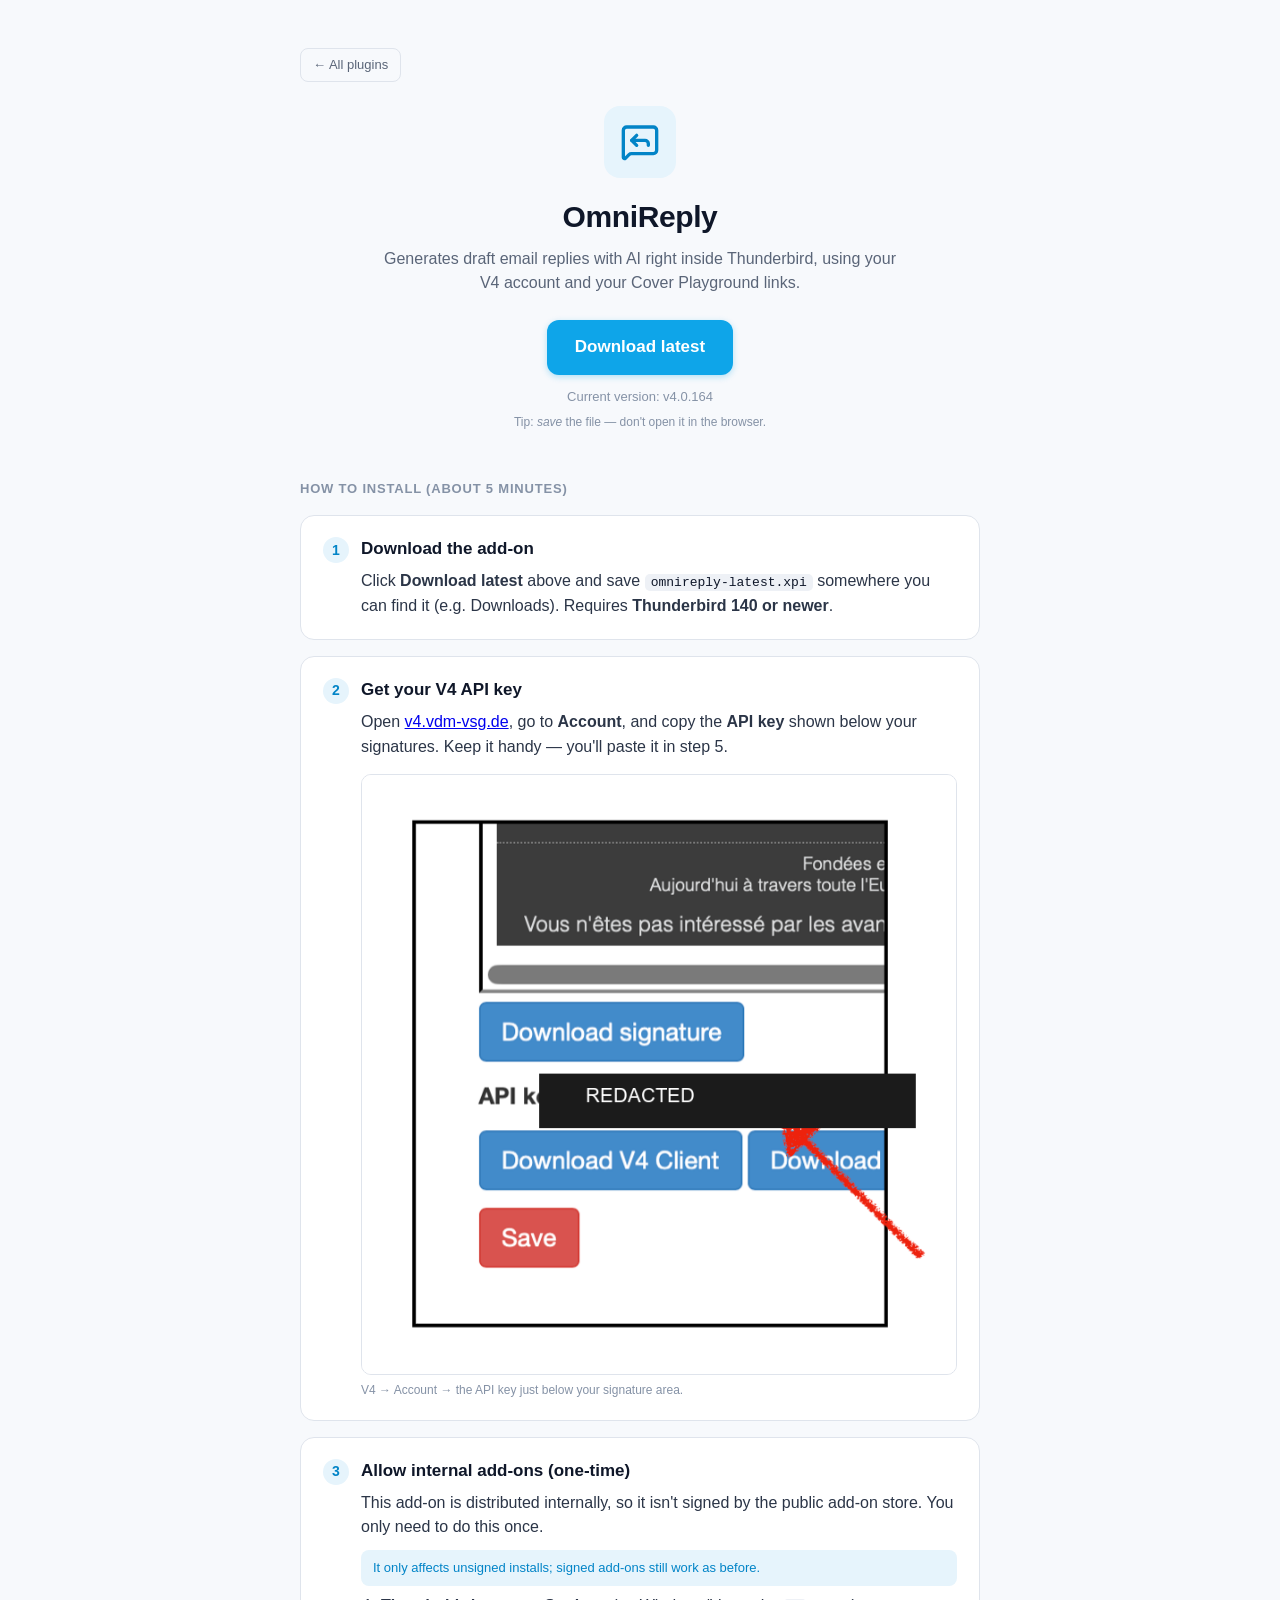
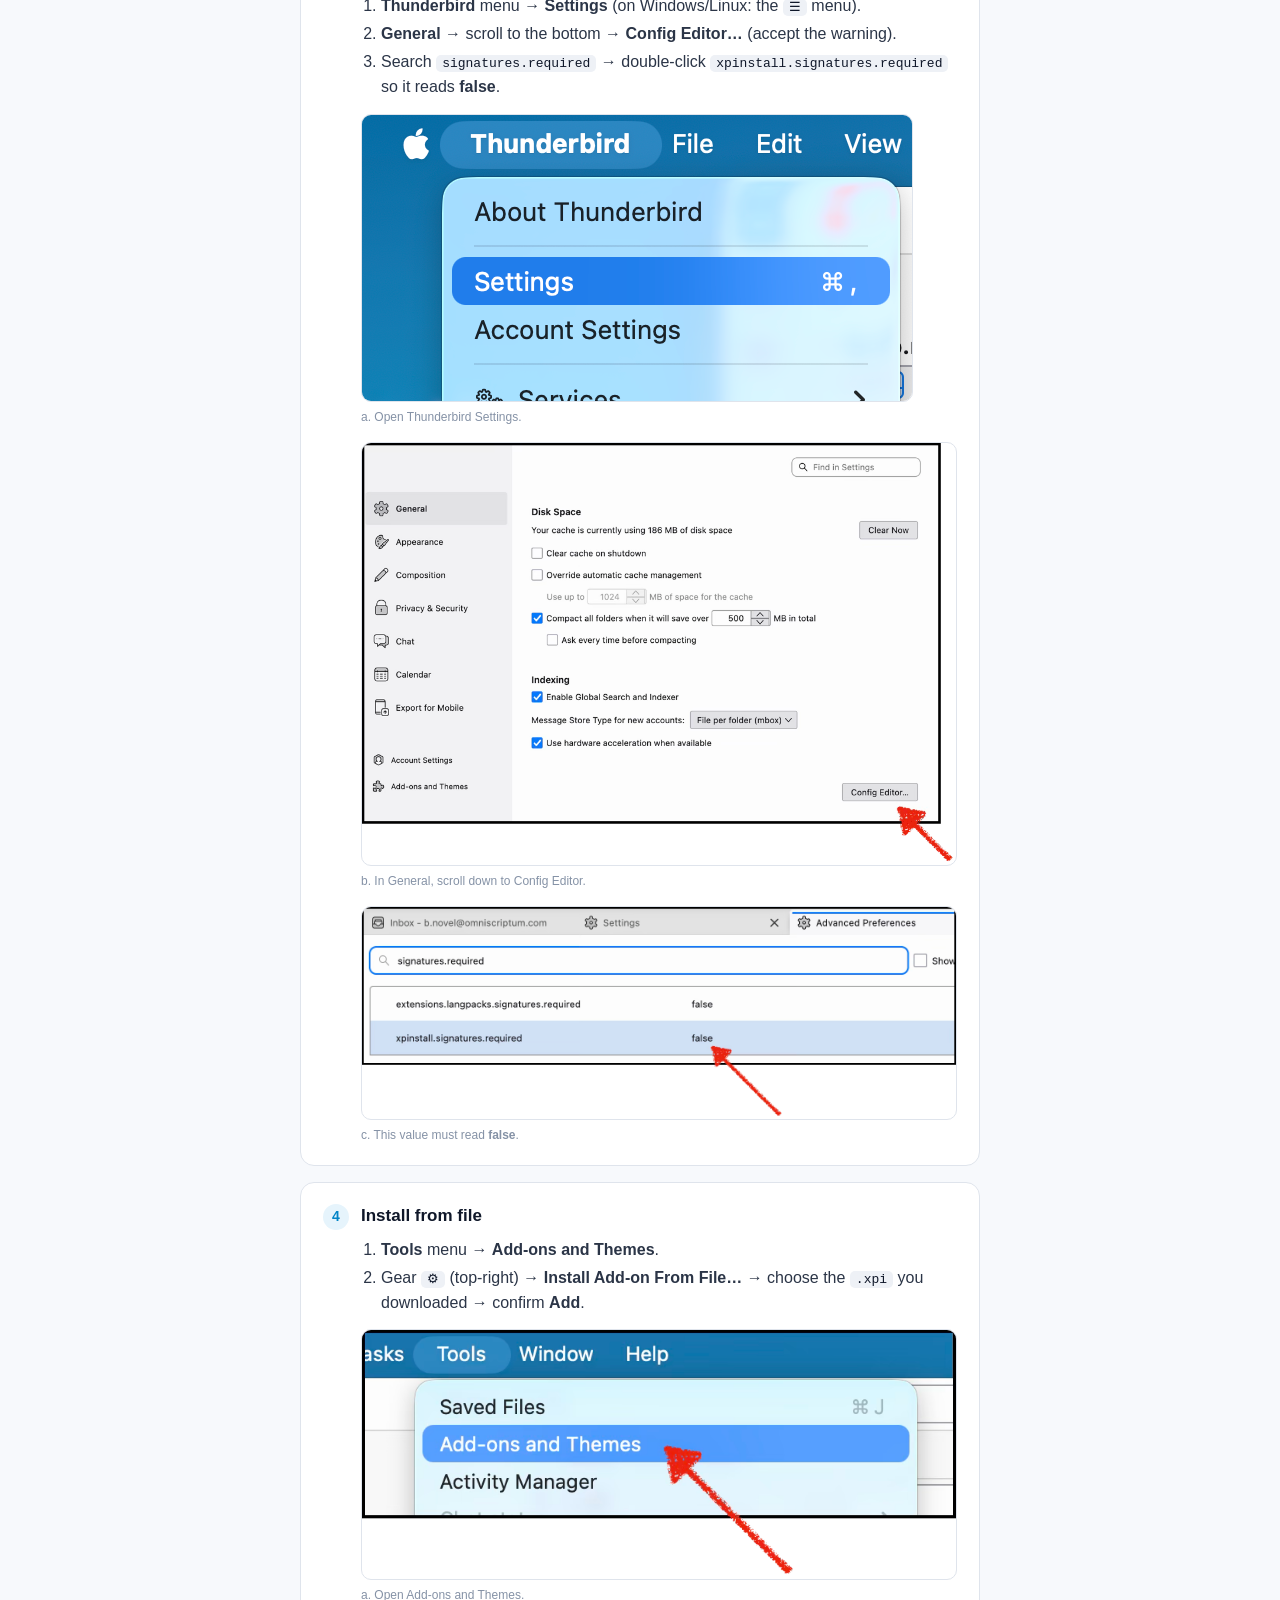
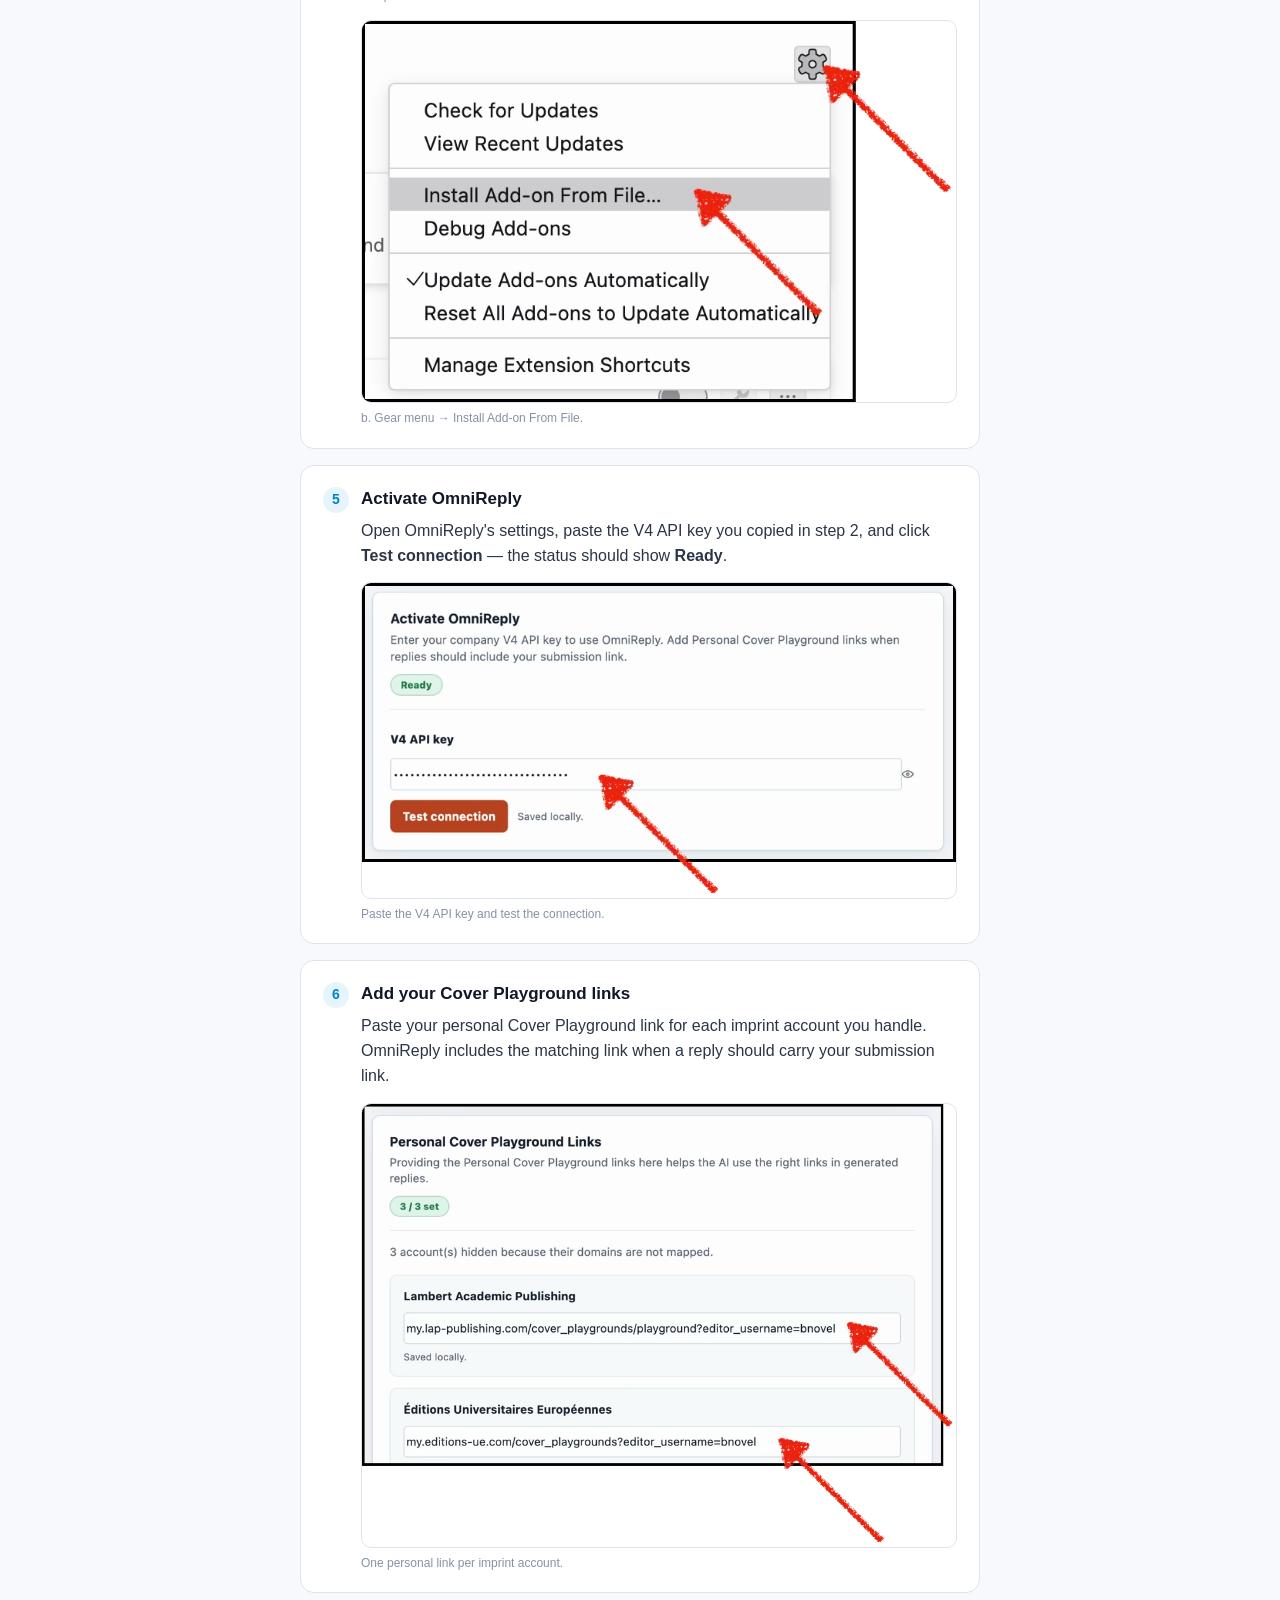
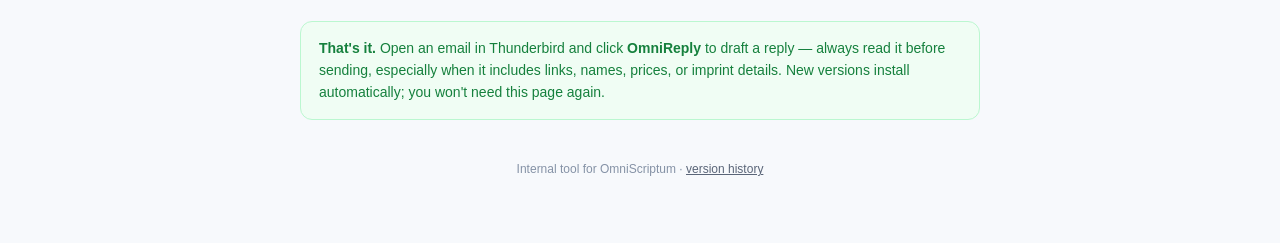
==== install-omnireply/index.html @ b5fc1299 "Dodge broken proxy carve-out: omnireply/ -> install-omnireply/ (path no longer matches the auth-exem" ====
<!doctype html>
<html lang="en">
<head>
  <meta charset="utf-8">
  <meta name="viewport" content="width=device-width, initial-scale=1">
  <title>OmniReply — download & install</title>
  <style>
    :root {
      --ink-900:#0f1729; --ink-700:#2b3547; --ink-500:#5a6578; --ink-400:#8592a6;
      --ink-200:#dfe4ec; --ink-100:#eef1f6; --ink-50:#f7f9fc; --surface:#fff;
      --brand-500:#0ea5e9; --brand-600:#0284c7; --brand-100:#e6f4fc;
    }
    * { box-sizing:border-box; }
    body {
      margin:0; font-family:-apple-system,BlinkMacSystemFont,"Segoe UI",Inter,sans-serif;
      color:var(--ink-900); background:var(--ink-50); line-height:1.55;
      -webkit-font-smoothing:antialiased;
    }
    .wrap { max-width:720px; margin:0 auto; padding:48px 20px 64px; }
    .back-link { display:inline-flex; align-items:center; gap:6px; font-size:13px; font-weight:500;
      color:var(--ink-500); text-decoration:none; border:1px solid var(--ink-200);
      padding:6px 12px; border-radius:8px; margin-bottom:24px; }
    .back-link:hover { border-color:var(--ink-400); color:var(--ink-900); }
    .hero { text-align:center; }
    .hero .logo-tile { width:72px; height:72px; border-radius:16px; background:var(--brand-100);
      display:inline-flex; align-items:center; justify-content:center; }
    .hero .logo-tile svg { width:40px; height:40px; }
    h1 { font-size:30px; margin:16px 0 6px; letter-spacing:-0.4px; }
    .tagline { color:var(--ink-500); font-size:16px; margin:0 auto 24px; max-width:520px; }
    .dl-btn {
      display:inline-flex; align-items:center; gap:10px; text-decoration:none;
      background:var(--brand-500); color:#fff; font-weight:600; font-size:17px;
      padding:14px 28px; border-radius:12px; box-shadow:0 2px 6px rgba(14,165,233,.3);
      transition:background .15s, transform .05s;
    }
    .dl-btn:hover { background:var(--brand-600); }
    .dl-btn:active { transform:scale(.98); }
    .ver { margin-top:12px; font-size:13px; color:var(--ink-400); }
    .save-note { margin-top:6px; font-size:12px; color:var(--ink-400); }

    .section-title { font-size:13px; font-weight:700; letter-spacing:.8px;
      text-transform:uppercase; color:var(--ink-400); margin:48px 0 16px; }

    .step {
      background:var(--surface); border:1px solid var(--ink-200); border-radius:14px;
      padding:20px 22px; margin-bottom:16px;
    }
    .step-head { display:flex; align-items:baseline; gap:12px; }
    .step-num {
      flex:0 0 auto; width:26px; height:26px; border-radius:50%;
      background:var(--brand-100); color:var(--brand-600); font-weight:700; font-size:14px;
      display:flex; align-items:center; justify-content:center; align-self:flex-start;
      margin-top:1px;
    }
    .step h3 { margin:0; font-size:17px; }
    .step p { margin:6px 0 0; color:var(--ink-700); }
    .step p.sub { color:var(--ink-500); font-size:14px; }
    .step code, .step kbd {
      background:var(--ink-100); border-radius:5px; padding:1px 6px; font-size:13px;
      font-family:ui-monospace,SFMono-Regular,Menlo,monospace; color:var(--ink-900);
    }
    .step ol, .step ul { margin:8px 0 0; padding-left:20px; color:var(--ink-700); }
    .step li { margin:3px 0; }
    .callout {
      margin-top:10px; font-size:13px; color:var(--brand-600);
      background:var(--brand-100); border-radius:8px; padding:8px 12px;
    }
    .step-body { padding-left:38px; }

    .shots { margin-top:14px; display:flex; flex-direction:column; gap:16px; }
    figure.shot { margin:0; }
    .shot-img { max-width:100%; border-radius:10px; border:1px solid var(--ink-200); display:block; }
    figure.shot figcaption { margin-top:6px; font-size:12px; color:var(--ink-400); }

    .auto {
      margin-top:28px; background:#f0fdf4; border:1px solid #bbf7d0; border-radius:12px;
      padding:16px 18px; color:#15803d; font-size:14px;
    }
    .auto strong { color:#15803d; }
    footer { margin-top:40px; text-align:center; color:var(--ink-400); font-size:12px; }
    footer a { color:var(--ink-500); }
  </style>
</head>
<body>
  <div class="wrap">
    <a class="back-link" href="../">&larr; All plugins</a>
    <div class="hero">
      <span class="logo-tile" aria-hidden="true">
        <svg viewBox="0 0 24 24" fill="none" stroke="#0284c7" stroke-width="2" stroke-linecap="round" stroke-linejoin="round">
          <path d="M22 17a2 2 0 0 1-2 2H6.828a2 2 0 0 0-1.414.586l-2.202 2.202A.71.71 0 0 1 2 21.286V5a2 2 0 0 1 2-2h16a2 2 0 0 1 2 2z"/><path d="m10 8-3 3 3 3"/><path d="M17 14v-1a2 2 0 0 0-2-2H7"/>
        </svg>
      </span>
      <h1>OmniReply</h1>
      <p class="tagline">Generates draft email replies with AI right inside Thunderbird, using your
        V4 account and your Cover Playground links.</p>
      <a class="dl-btn" id="dl" href="omnireply-latest.xpi" download>Download latest</a>
      <div class="ver">Current version: <span id="ver">latest</span></div>
      <div class="save-note">Tip: <em>save</em> the file — don't open it in the browser.</div>
    </div>

    <div class="section-title">How to install (about 5 minutes)</div>

    <div class="step">
      <div class="step-head">
        <span class="step-num">1</span>
        <div><h3>Download the add-on</h3></div>
      </div>
      <div class="step-body">
        <p>Click <strong>Download latest</strong> above and save <code>omnireply-latest.xpi</code>
          somewhere you can find it (e.g. Downloads). Requires <strong>Thunderbird 140 or newer</strong>.</p>
      </div>
    </div>

    <div class="step">
      <div class="step-head">
        <span class="step-num">2</span>
        <div><h3>Get your V4 API key</h3></div>
      </div>
      <div class="step-body">
        <p>Open <a href="https://v4.vdm-vsg.de" target="_blank" rel="noopener">v4.vdm-vsg.de</a>,
          go to <strong>Account</strong>, and copy the <strong>API key</strong> shown below your
          signatures. Keep it handy — you'll paste it in step&nbsp;5.</p>
        <div class="shots">
          <figure class="shot">
            <img class="shot-img" src="images/v4-api-key.png" alt="V4 account page showing the API key below the signature area">
            <figcaption>V4 → Account → the API key just below your signature area.</figcaption>
          </figure>
        </div>
      </div>
    </div>

    <div class="step">
      <div class="step-head">
        <span class="step-num">3</span>
        <div><h3>Allow internal add-ons (one-time)</h3></div>
      </div>
      <div class="step-body">
        <p>This add-on is distributed internally, so it isn't signed by the public add-on store.
          You only need to do this once.</p>
        <div class="callout">It only affects unsigned installs; signed add-ons still work as before.</div>
        <ol>
          <li><strong>Thunderbird</strong> menu → <strong>Settings</strong> (on Windows/Linux: the <kbd>&#9776;</kbd> menu).</li>
          <li><strong>General</strong> → scroll to the bottom → <strong>Config Editor…</strong> (accept the warning).</li>
          <li>Search <code>signatures.required</code> → double-click <code>xpinstall.signatures.required</code> so it reads <strong>false</strong>.</li>
        </ol>
        <div class="shots">
          <figure class="shot">
            <img class="shot-img" src="images/thunderbird-settings-menu.png" alt="Thunderbird menu with Settings highlighted">
            <figcaption>a. Open Thunderbird Settings.</figcaption>
          </figure>
          <figure class="shot">
            <img class="shot-img" src="images/general-config-editor.png" alt="General settings page showing the Config Editor button">
            <figcaption>b. In General, scroll down to Config Editor.</figcaption>
          </figure>
          <figure class="shot">
            <img class="shot-img" src="images/xpinstall-signatures-required.png" alt="Config Editor showing xpinstall.signatures.required set to false">
            <figcaption>c. This value must read <strong>false</strong>.</figcaption>
          </figure>
        </div>
      </div>
    </div>

    <div class="step">
      <div class="step-head">
        <span class="step-num">4</span>
        <div><h3>Install from file</h3></div>
      </div>
      <div class="step-body">
        <ol>
          <li><strong>Tools</strong> menu → <strong>Add-ons and Themes</strong>.</li>
          <li>Gear <kbd>&#9881;</kbd> (top-right) → <strong>Install Add-on From File…</strong>
            → choose the <code>.xpi</code> you downloaded → confirm <strong>Add</strong>.</li>
        </ol>
        <div class="shots">
          <figure class="shot">
            <img class="shot-img" src="images/tools-addons-themes.png" alt="Tools menu with Add-ons and Themes highlighted">
            <figcaption>a. Open Add-ons and Themes.</figcaption>
          </figure>
          <figure class="shot">
            <img class="shot-img" src="images/install-addon-from-file.png" alt="Add-ons gear menu with Install Add-on From File highlighted">
            <figcaption>b. Gear menu → Install Add-on From File.</figcaption>
          </figure>
        </div>
      </div>
    </div>

    <div class="step">
      <div class="step-head">
        <span class="step-num">5</span>
        <div><h3>Activate OmniReply</h3></div>
      </div>
      <div class="step-body">
        <p>Open OmniReply's settings, paste the V4 API key you copied in step&nbsp;2, and click
          <strong>Test connection</strong> — the status should show <strong>Ready</strong>.</p>
        <div class="shots">
          <figure class="shot">
            <img class="shot-img" src="images/activate-api-key.png" alt="OmniReply settings with the V4 API key field and Test connection button">
            <figcaption>Paste the V4 API key and test the connection.</figcaption>
          </figure>
        </div>
      </div>
    </div>

    <div class="step">
      <div class="step-head">
        <span class="step-num">6</span>
        <div><h3>Add your Cover Playground links</h3></div>
      </div>
      <div class="step-body">
        <p>Paste your personal Cover Playground link for each imprint account you handle. OmniReply
          includes the matching link when a reply should carry your submission link.</p>
        <div class="shots">
          <figure class="shot">
            <img class="shot-img" src="images/cover-playground-links.png" alt="OmniReply Personal Cover Playground Links settings with a field per imprint account">
            <figcaption>One personal link per imprint account.</figcaption>
          </figure>
        </div>
      </div>
    </div>

    <div class="auto">
      <strong>That's it.</strong> Open an email in Thunderbird and click <strong>OmniReply</strong> to
      draft a reply — always read it before sending, especially when it includes links, names, prices,
      or imprint details. New versions install automatically; you won't need this page again.
    </div>

    <footer>
      Internal tool for OmniScriptum ·
      <a href="updates.json">version history</a>
    </footer>
  </div>

  <script>
    fetch('updates.json')
      .then(function (r) { return r.json(); })
      .then(function (d) {
        var u = d.addons['omnireply@omniscriptum.com'].updates[0];
        document.getElementById('ver').textContent = 'v' + u.version;
      })
      .catch(function () {
        document.getElementById('ver').textContent = 'see version history';
      });
  </script>
</body>
</html>
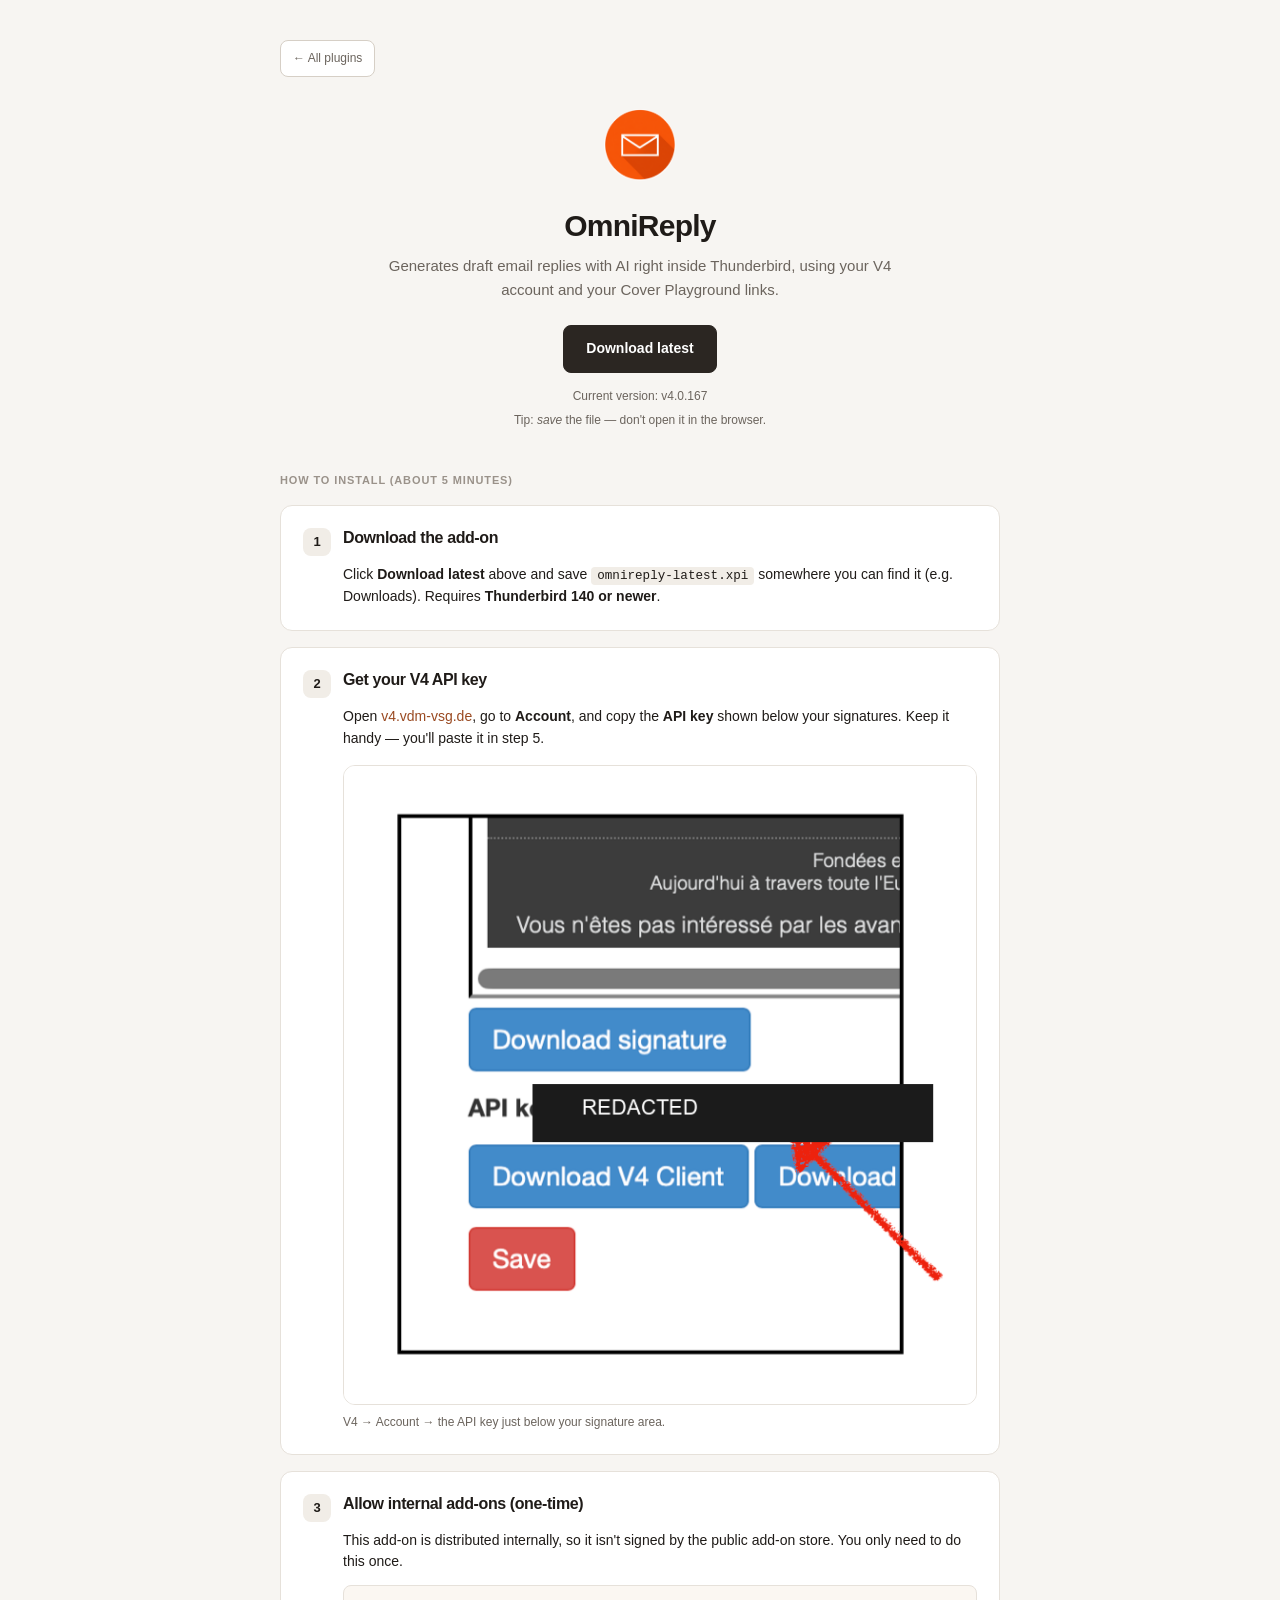
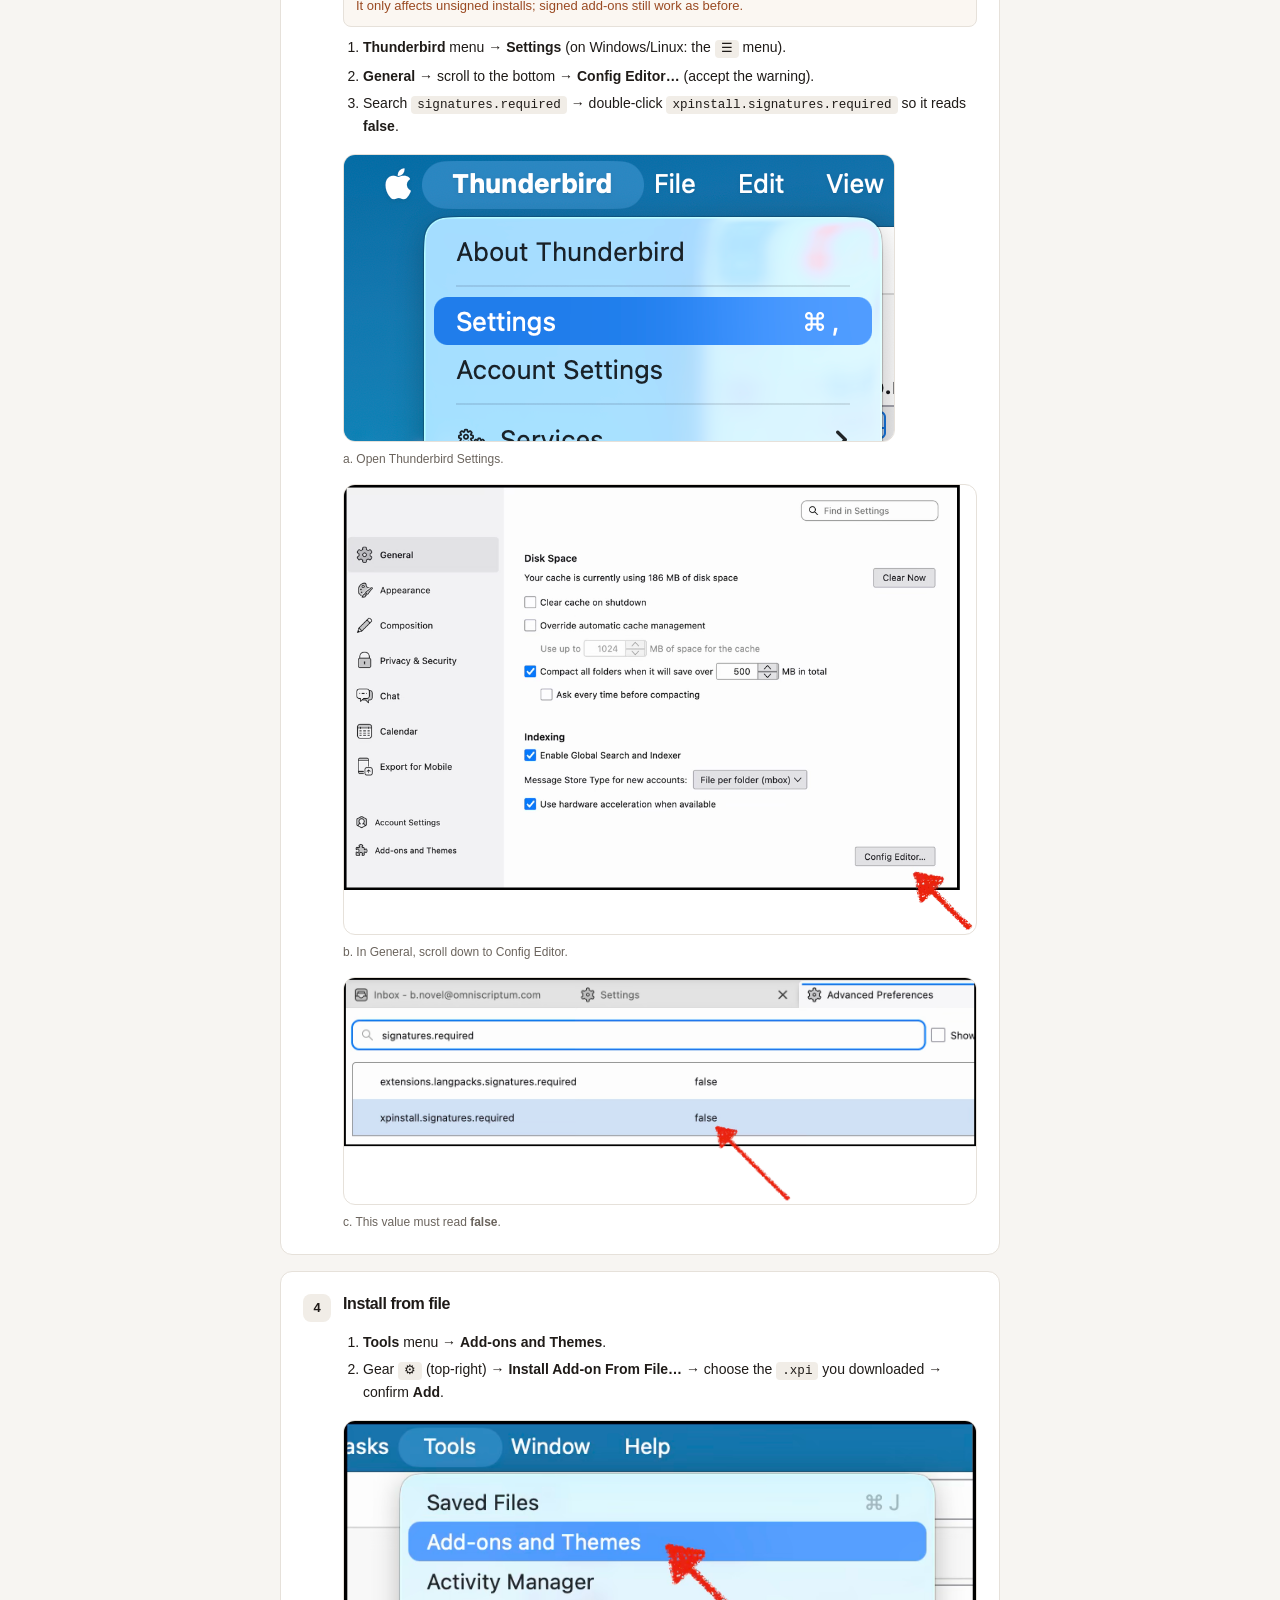
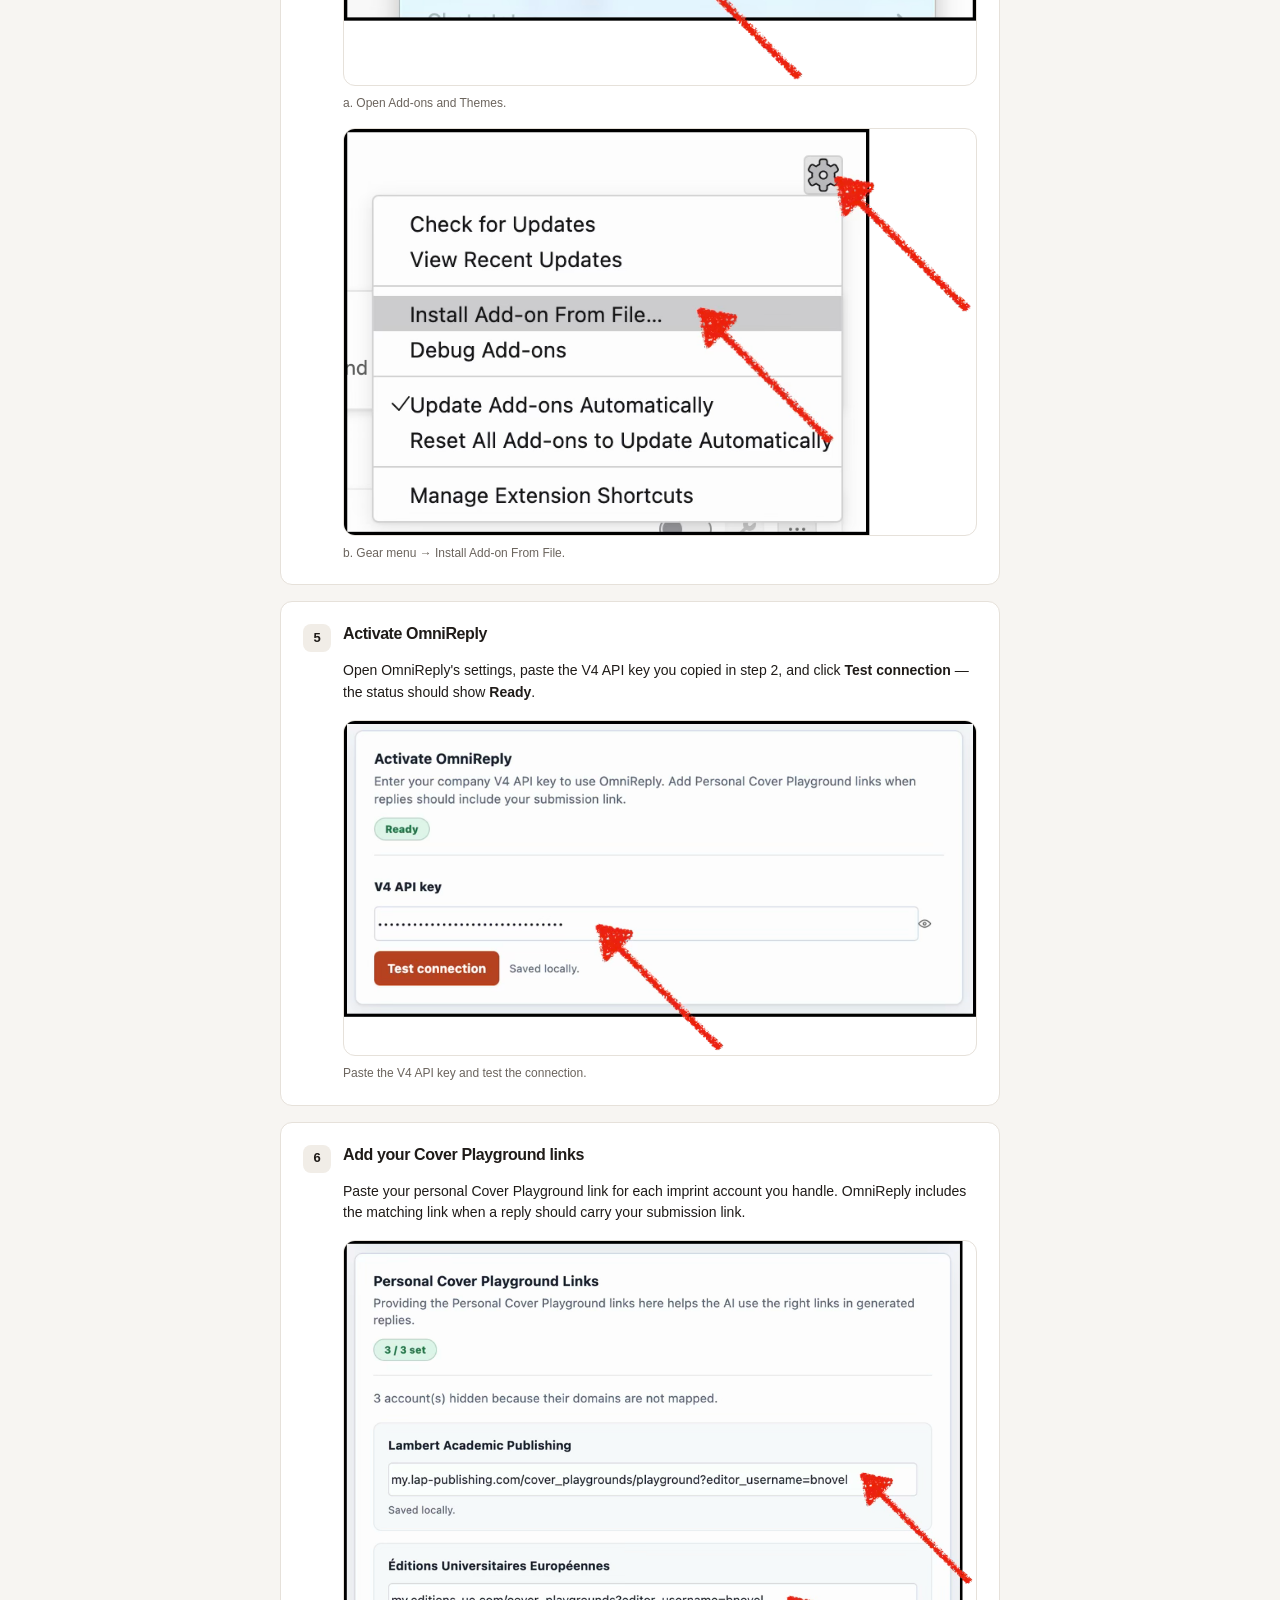
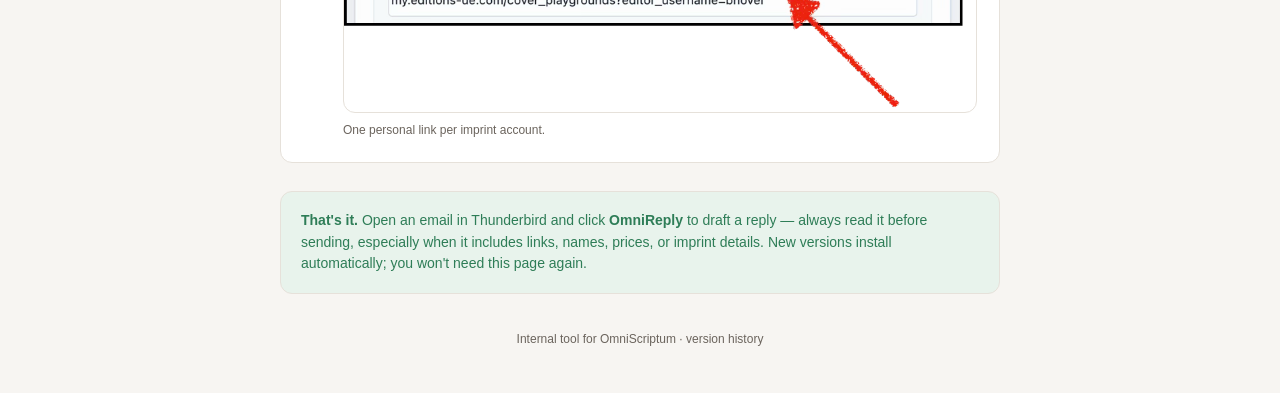
==== commit a9d7c062: "Apply Ink and apricot styling to the editor plugin hub" ====
--- a/install-omnireply/index.html
+++ b/install-omnireply/index.html
@@ -4,92 +4,13 @@
   <meta charset="utf-8">
   <meta name="viewport" content="width=device-width, initial-scale=1">
   <title>OmniReply — download & install</title>
-  <style>
-    :root {
-      --ink-900:#0f1729; --ink-700:#2b3547; --ink-500:#5a6578; --ink-400:#8592a6;
-      --ink-200:#dfe4ec; --ink-100:#eef1f6; --ink-50:#f7f9fc; --surface:#fff;
-      --brand-500:#0ea5e9; --brand-600:#0284c7; --brand-100:#e6f4fc;
-    }
-    * { box-sizing:border-box; }
-    body {
-      margin:0; font-family:-apple-system,BlinkMacSystemFont,"Segoe UI",Inter,sans-serif;
-      color:var(--ink-900); background:var(--ink-50); line-height:1.55;
-      -webkit-font-smoothing:antialiased;
-    }
-    .wrap { max-width:720px; margin:0 auto; padding:48px 20px 64px; }
-    .back-link { display:inline-flex; align-items:center; gap:6px; font-size:13px; font-weight:500;
-      color:var(--ink-500); text-decoration:none; border:1px solid var(--ink-200);
-      padding:6px 12px; border-radius:8px; margin-bottom:24px; }
-    .back-link:hover { border-color:var(--ink-400); color:var(--ink-900); }
-    .hero { text-align:center; }
-    .hero .logo-tile { width:72px; height:72px; border-radius:16px; background:var(--brand-100);
-      display:inline-flex; align-items:center; justify-content:center; }
-    .hero .logo-tile svg { width:40px; height:40px; }
-    h1 { font-size:30px; margin:16px 0 6px; letter-spacing:-0.4px; }
-    .tagline { color:var(--ink-500); font-size:16px; margin:0 auto 24px; max-width:520px; }
-    .dl-btn {
-      display:inline-flex; align-items:center; gap:10px; text-decoration:none;
-      background:var(--brand-500); color:#fff; font-weight:600; font-size:17px;
-      padding:14px 28px; border-radius:12px; box-shadow:0 2px 6px rgba(14,165,233,.3);
-      transition:background .15s, transform .05s;
-    }
-    .dl-btn:hover { background:var(--brand-600); }
-    .dl-btn:active { transform:scale(.98); }
-    .ver { margin-top:12px; font-size:13px; color:var(--ink-400); }
-    .save-note { margin-top:6px; font-size:12px; color:var(--ink-400); }
-
-    .section-title { font-size:13px; font-weight:700; letter-spacing:.8px;
-      text-transform:uppercase; color:var(--ink-400); margin:48px 0 16px; }
-
-    .step {
-      background:var(--surface); border:1px solid var(--ink-200); border-radius:14px;
-      padding:20px 22px; margin-bottom:16px;
-    }
-    .step-head { display:flex; align-items:baseline; gap:12px; }
-    .step-num {
-      flex:0 0 auto; width:26px; height:26px; border-radius:50%;
-      background:var(--brand-100); color:var(--brand-600); font-weight:700; font-size:14px;
-      display:flex; align-items:center; justify-content:center; align-self:flex-start;
-      margin-top:1px;
-    }
-    .step h3 { margin:0; font-size:17px; }
-    .step p { margin:6px 0 0; color:var(--ink-700); }
-    .step p.sub { color:var(--ink-500); font-size:14px; }
-    .step code, .step kbd {
-      background:var(--ink-100); border-radius:5px; padding:1px 6px; font-size:13px;
-      font-family:ui-monospace,SFMono-Regular,Menlo,monospace; color:var(--ink-900);
-    }
-    .step ol, .step ul { margin:8px 0 0; padding-left:20px; color:var(--ink-700); }
-    .step li { margin:3px 0; }
-    .callout {
-      margin-top:10px; font-size:13px; color:var(--brand-600);
-      background:var(--brand-100); border-radius:8px; padding:8px 12px;
-    }
-    .step-body { padding-left:38px; }
-
-    .shots { margin-top:14px; display:flex; flex-direction:column; gap:16px; }
-    figure.shot { margin:0; }
-    .shot-img { max-width:100%; border-radius:10px; border:1px solid var(--ink-200); display:block; }
-    figure.shot figcaption { margin-top:6px; font-size:12px; color:var(--ink-400); }
-
-    .auto {
-      margin-top:28px; background:#f0fdf4; border:1px solid #bbf7d0; border-radius:12px;
-      padding:16px 18px; color:#15803d; font-size:14px;
-    }
-    .auto strong { color:#15803d; }
-    footer { margin-top:40px; text-align:center; color:var(--ink-400); font-size:12px; }
-    footer a { color:var(--ink-500); }
-  </style>
+  <link rel="stylesheet" href="../assets/hub-theme.6a2f766d2d0b.css">
 </head>
-<body>
+<body class="install-page">
   <div class="wrap">
     <a class="back-link" href="../">&larr; All plugins</a>
     <div class="hero">
-      <span class="logo-tile" aria-hidden="true">
-        <svg viewBox="0 0 24 24" fill="none" stroke="#0284c7" stroke-width="2" stroke-linecap="round" stroke-linejoin="round">
-          <path d="M22 17a2 2 0 0 1-2 2H6.828a2 2 0 0 0-1.414.586l-2.202 2.202A.71.71 0 0 1 2 21.286V5a2 2 0 0 1 2-2h16a2 2 0 0 1 2 2z"/><path d="m10 8-3 3 3 3"/><path d="M17 14v-1a2 2 0 0 0-2-2H7"/>
-        </svg>
-      </span>
+      <span class="logo-tile omnireply" aria-hidden="true"><img src="../assets/omnireply-logo.b0ebcc141f29.png" alt="" width="72" height="72"></span>
       <h1>OmniReply</h1>
       <p class="tagline">Generates draft email replies with AI right inside Thunderbird, using your
         V4 account and your Cover Playground links.</p>
--- a/assets/hub-theme.6a2f766d2d0b.css
+++ b/assets/hub-theme.6a2f766d2d0b.css
@@ -0,0 +1,157 @@
+/* Ink and apricot — shared by the editor hub and installation pages. */
+:root {
+  color-scheme: light;
+  --brand-orange: #E8622A;
+  --page-bg: #F7F5F2;
+  --surface: #FFFFFF;
+  --surface-muted: #F1EDE7;
+  --surface-tint: #FBF7F2;
+  --border: #E6E1DA;
+  --border-strong: #D6CFC6;
+  --border-accent: #F0C9AE;
+  --text-primary: #1F1B18;
+  --text-secondary: #6B645D;
+  --text-muted: #9A928A;
+  --text-accent: #9A4A22;
+  --primary: #2B2622;
+  --primary-hover: #3D3631;
+  --primary-active: #1F1B18;
+  --on-primary: #FFFFFF;
+  --secondary-bg: #FFFFFF;
+  --secondary-border: #D6CFC6;
+  --secondary-text: #2B2622;
+  --secondary-hover-bg: #F7F5F2;
+  --selected-bg: #FBEFE6;
+  --selected-border: #F0C9AE;
+  --selected-text: #9A4A22;
+  --success-bg: #E8F3EC;
+  --success-text: #2E7D57;
+  --warning-bg: #FBF3E6;
+  --warning-text: #8F5719;
+  --danger-bg: #FCEBEB;
+  --danger-text: #A32D2D;
+  --focus-ring: 0 0 0 2px #FFFFFF, 0 0 0 4px #9A4A22;
+  --radius-control: 8px;
+  --radius-card: 12px;
+
+
+  --background: var(--page-bg);
+  --panel: var(--surface);
+  --panel-soft: var(--surface-tint);
+  --text: var(--text-primary);
+  --muted: var(--text-secondary);
+  --accent: var(--text-accent);
+  --accent-hover: var(--text-accent);
+  --accent-soft: var(--surface-muted);
+  --warning: var(--warning-text);
+  --warning-soft: var(--warning-bg);
+  --success: var(--success-text);
+  --success-soft: var(--success-bg);
+  --shadow: 0 2px 6px #1F1B1806;
+}
+* { box-sizing: border-box; }
+body {
+  margin: 0;
+  min-height: 100vh;
+  background: var(--page-bg);
+  color: var(--text-primary);
+  font-family: -apple-system, BlinkMacSystemFont, "Segoe UI", Arial, sans-serif;
+  line-height: 1.55;
+  -webkit-font-smoothing: antialiased;
+}
+h1, h2, h3 { color: var(--text-primary); line-height: 1.2; letter-spacing: -.025em; }
+a { color: var(--text-accent); text-decoration: none; }
+a:hover { text-decoration: underline; text-underline-offset: 3px; }
+a:focus-visible, button:focus-visible, summary:focus-visible {
+  outline: 2px solid transparent;
+  outline-offset: 2px;
+  box-shadow: var(--focus-ring);
+}
+input[type="checkbox"], input[type="radio"] { accent-color: var(--primary); }
+.wrap { width: min(880px, 100% - 48px); margin: 0 auto; padding: 40px 0 48px; }
+.hub-brand { display: flex; align-items: center; justify-content: space-between; gap: 20px; padding-bottom: 24px; border-bottom: 1px solid var(--border); }
+.hub-brand img { display: block; width: auto; height: 22px; max-width: 65%; object-fit: contain; }
+.hub-brand span { color: var(--text-secondary); font-size: 12px; }
+.hub-heading { padding: 48px 0 32px; }
+.eyebrow { color: var(--text-muted); font-size: 10px; font-weight: 600; letter-spacing: .1em; text-transform: uppercase; margin: 0 0 12px; }
+.hub-heading h1 { font-size: clamp(28px, 4vw, 36px); font-weight: 600; margin: 0 0 12px; }
+.hub-heading .sub { max-width: 560px; margin: 0; color: var(--text-secondary); font-size: 15px; }
+.plugin-list { display: grid; gap: 16px; }
+.plugin-card { display: grid; grid-template-columns: 56px minmax(0,1fr) auto; align-items: center; gap: 20px; padding: 26px; background: var(--surface); color: var(--text-primary); border: 1px solid var(--border); border-radius: var(--radius-card); transition: border-color .15s ease; }
+.plugin-card:hover { text-decoration: none; border-color: var(--border-strong); }
+.plugin-icon { display: grid; place-items: center; width: 56px; height: 56px; border-radius: var(--radius-card); background: var(--surface-muted); color: var(--text-primary); }
+.plugin-icon svg { width: 28px; height: 28px; }
+.plugin-icon.omnireply { background: transparent; }
+.plugin-icon img { width: 56px; height: 56px; object-fit: contain; border-radius: 50%; }
+.plugin-card h2 { margin: 0 0 6px; font-size: 18px; font-weight: 600; }
+.plugin-card p { margin: 0; max-width: 490px; color: var(--text-secondary); font-size: 14px; }
+.install-link { justify-self: end; display: inline-flex; align-items: center; justify-content: center; gap: 8px; min-height: 36px; padding: 8px 12px; border: 1px solid var(--secondary-border); border-radius: var(--radius-control); color: var(--secondary-text); background: var(--secondary-bg); font-size: 12px; font-weight: 600; white-space: nowrap; }
+.plugin-card:hover .install-link { background: var(--secondary-hover-bg); }
+.hub-note { margin: 24px 0 0; font-size: 13px; line-height: 1.7; color: var(--text-secondary); }
+.hub-footer { border-top: 1px solid var(--border); padding-top: 24px; margin-top: 40px; color: var(--text-secondary); font-size: 12px; line-height: 1.8; }
+.hub-footer strong { font-weight: 500; }
+
+/* Installation guides keep their existing instructions and download behavior. */
+.install-page .wrap { max-width: 720px; }
+.back-link { display: inline-flex; align-items: center; gap: 6px; min-height: 36px; padding: 8px 12px; margin-bottom: 32px; background: var(--secondary-bg); border: 1px solid var(--secondary-border); border-radius: var(--radius-control); color: var(--text-secondary); font-size: 12px; font-weight: 500; }
+.back-link:hover { text-decoration: none; background: var(--secondary-hover-bg); color: var(--text-primary); }
+.install-page .hero { text-align: center; }
+.install-page .logo-tile { display: inline-grid; place-items: center; width: 72px; height: 72px; border-radius: var(--radius-card); background: var(--surface-muted); color: var(--text-primary); }
+.install-page .logo-tile svg { width: 36px; height: 36px; }
+.install-page .logo-tile.omnireply { background: transparent; }
+.install-page .logo-tile img { width: 72px; height: 72px; object-fit: contain; border-radius: 50%; }
+.install-page h1 { font-size: 30px; font-weight: 600; margin: 20px 0 10px; }
+.tagline { color: var(--text-secondary); font-size: 15px; margin: 0 auto 24px; max-width: 550px; }
+.dl-btn, .legacy-install .button:not(.secondary) { display: inline-flex; align-items: center; justify-content: center; gap: 10px; min-height: 44px; padding: 12px 22px; background: var(--primary); color: var(--on-primary); border: 1px solid var(--primary); border-radius: var(--radius-control); font-size: 14px; font-weight: 600; transition: background .15s ease; }
+.dl-btn:hover, .legacy-install .button:not(.secondary):hover { background: var(--primary-hover); border-color: var(--primary-hover); color: var(--on-primary); text-decoration: none; }
+.dl-btn:active, .legacy-install .button:not(.secondary):active { background: var(--primary-active); border-color: var(--primary-active); }
+.ver { margin-top: 14px; font-size: 12px; color: var(--text-secondary); }
+.save-note { margin-top: 6px; font-size: 12px; color: var(--text-secondary); }
+.section-title { font-size: 11px; font-weight: 600; letter-spacing: .08em; text-transform: uppercase; color: var(--text-muted); margin: 42px 0 16px; }
+.install-page .step { background: var(--surface); border: 1px solid var(--border); border-radius: var(--radius-card); padding: 22px; margin-bottom: 16px; }
+.step-head { display: flex; align-items: baseline; gap: 12px; }
+.step-num, .legacy-install .step-number { flex: 0 0 auto; width: 28px; height: 28px; border-radius: var(--radius-control); background: var(--surface-muted); color: var(--text-primary); font-weight: 600; font-size: 13px; display: inline-flex; align-items: center; justify-content: center; align-self: flex-start; }
+.install-page .step h3 { margin: 0; font-size: 16px; font-weight: 600; }
+.install-page .step p { margin: 8px 0 0; color: var(--text-primary); font-size: 14px; }
+.install-page .step p.sub { color: var(--text-secondary); font-size: 13px; }
+.install-page .step-body { padding-left: 40px; }
+.install-page .step ol, .install-page .step ul { margin: 10px 0 0; padding-left: 20px; color: var(--text-primary); font-size: 14px; }
+.install-page .step li { margin: 6px 0; }
+.step code, .step kbd { background: var(--surface-muted); border-radius: 4px; padding: 2px 6px; font-size: .9em; font-family: ui-monospace, SFMono-Regular, Menlo, monospace; color: var(--text-primary); overflow-wrap: anywhere; }
+.callout { margin-top: 12px; font-size: 13px; color: var(--text-accent); background: var(--surface-tint); border: 1px solid var(--border); border-radius: var(--radius-control); padding: 10px 12px; }
+.shots { margin-top: 16px; display: flex; flex-direction: column; gap: 16px; }
+figure.shot { margin: 0; }
+.shot-img { width: auto; max-width: 100%; height: auto; border-radius: var(--radius-card); border: 1px solid var(--border); display: block; }
+figure.shot figcaption { margin-top: 8px; font-size: 12px; color: var(--text-secondary); }
+.shot-ph { display: none; }
+.shot.missing .shot-img { display: none; }
+.shot.missing .shot-ph { display: flex; align-items: center; justify-content: center; min-height: 110px; border: 1px dashed var(--border-strong); border-radius: var(--radius-card); color: var(--text-primary); font-size: 13px; background: var(--surface-tint); text-align: center; padding: 16px; }
+.auto { margin-top: 28px; background: var(--success-bg); border: 1px solid var(--border); border-radius: var(--radius-card); padding: 18px 20px; color: var(--success-text); font-size: 14px; }
+.auto strong { color: var(--success-text); }
+.install-page footer { margin-top: 36px; text-align: center; color: var(--text-secondary); font-size: 12px; }
+footer a, .footer a { color: var(--text-secondary); }
+.legacy-install .card, .legacy-install .hero-main, .legacy-install .quick-card, .legacy-install .note, .legacy-install .step, .legacy-install .screenshot { border-radius: var(--radius-card); border-color: var(--border); }
+.legacy-install .caption { color: var(--text-primary); }
+.legacy-install .button.secondary { background: var(--secondary-bg); border: 1px solid var(--secondary-border); color: var(--secondary-text); font-weight: 500; }
+.legacy-install .button.secondary:hover { background: var(--secondary-hover-bg); text-decoration: none; }
+.legacy-install .eyebrow { color: var(--text-muted); }
+@media (max-width: 600px) {
+  .wrap { width: calc(100% - 32px); padding-top: 24px; }
+  .hub-brand { gap: 12px; padding-bottom: 20px; }
+  .hub-brand img { height: 18px; }
+  .hub-brand span { font-size: 11px; }
+  .hub-heading { padding: 32px 0 24px; }
+  .plugin-card { grid-template-columns: 48px minmax(0,1fr); gap: 16px; padding: 20px; }
+  .plugin-icon, .plugin-icon img { width: 48px; height: 48px; }
+  .install-link { grid-column: 2; justify-self: start; }
+  .plugin-card h2 { font-size: 17px; }
+  .plugin-card p { font-size: 13px; }
+  .install-page .step { padding: 18px; }
+  .install-page .step-body { padding-left: 0; }
+  .install-page h1 { font-size: 28px; }
+  .legacy-install .brand-header { flex-wrap: wrap; }
+}
+@media (prefers-reduced-motion: reduce) {
+  html { scroll-behavior: auto; }
+  *, *::before, *::after { transition: none !important; }
+}
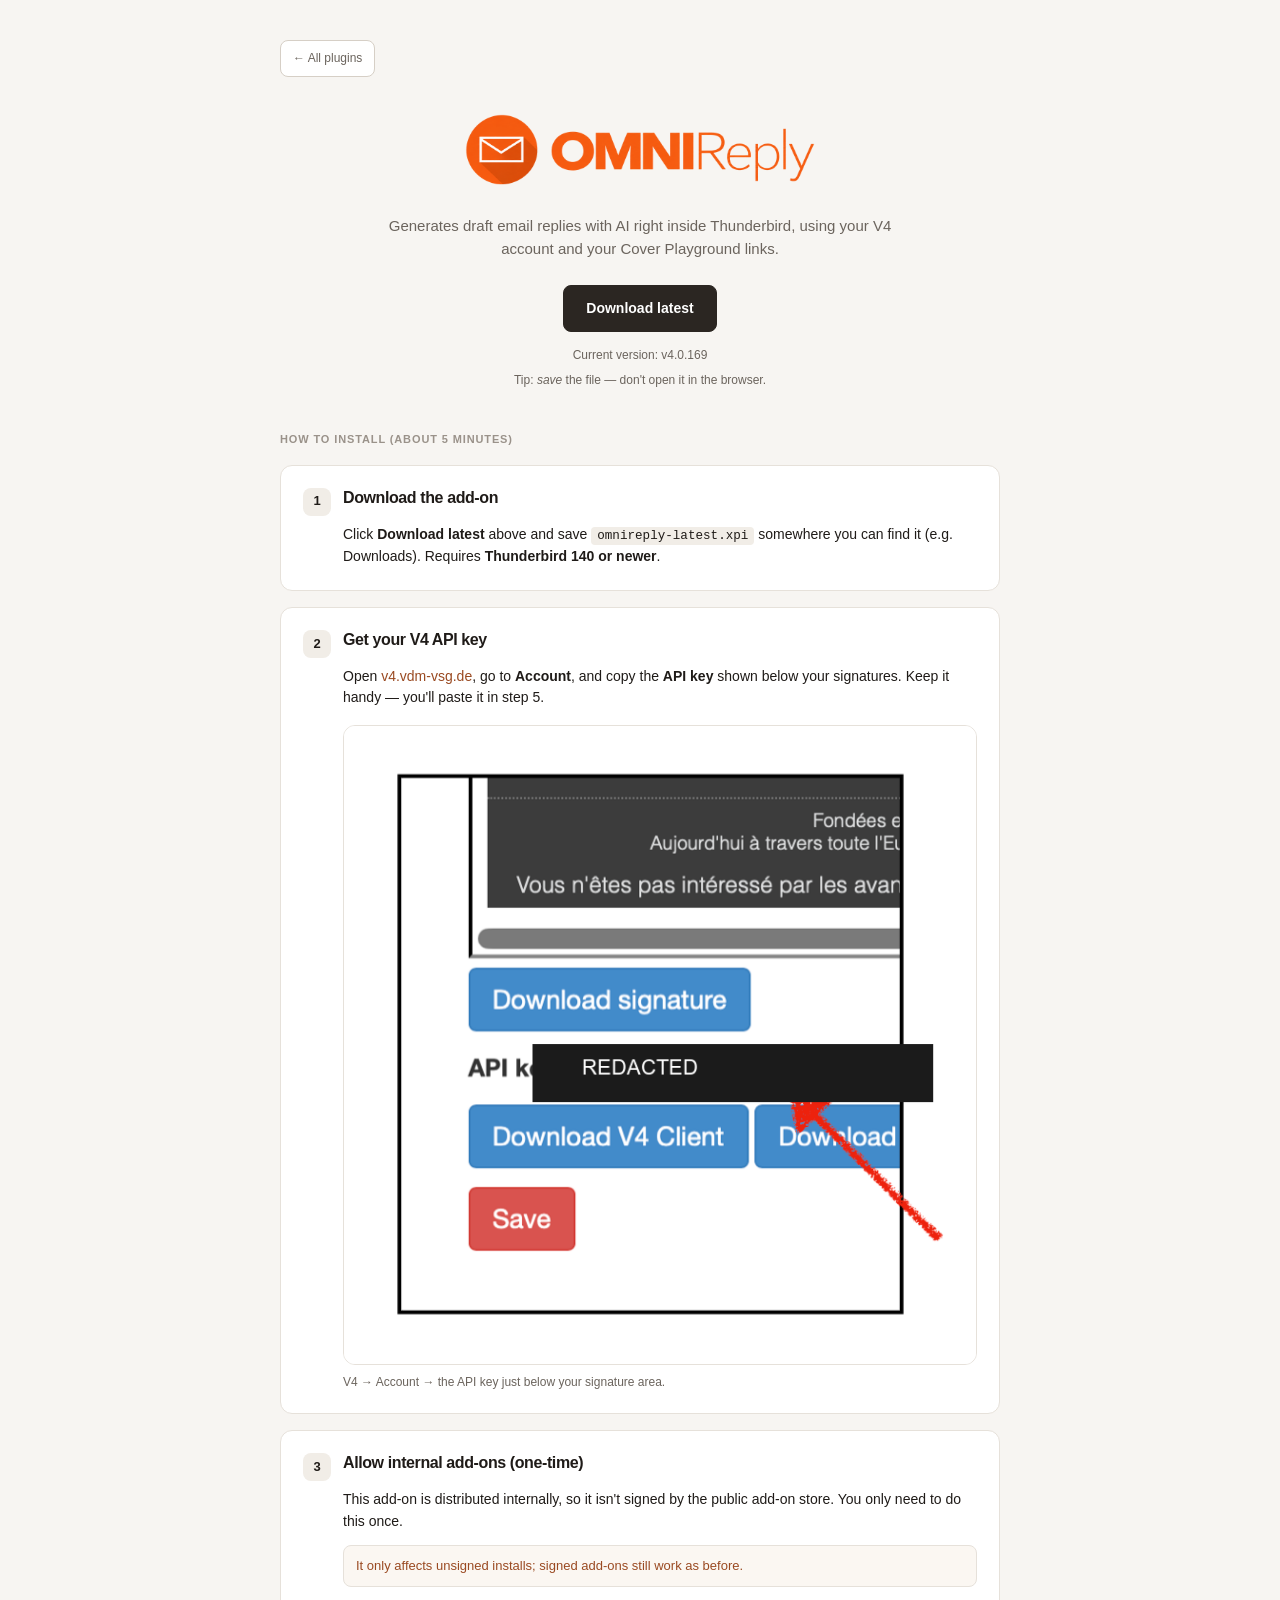
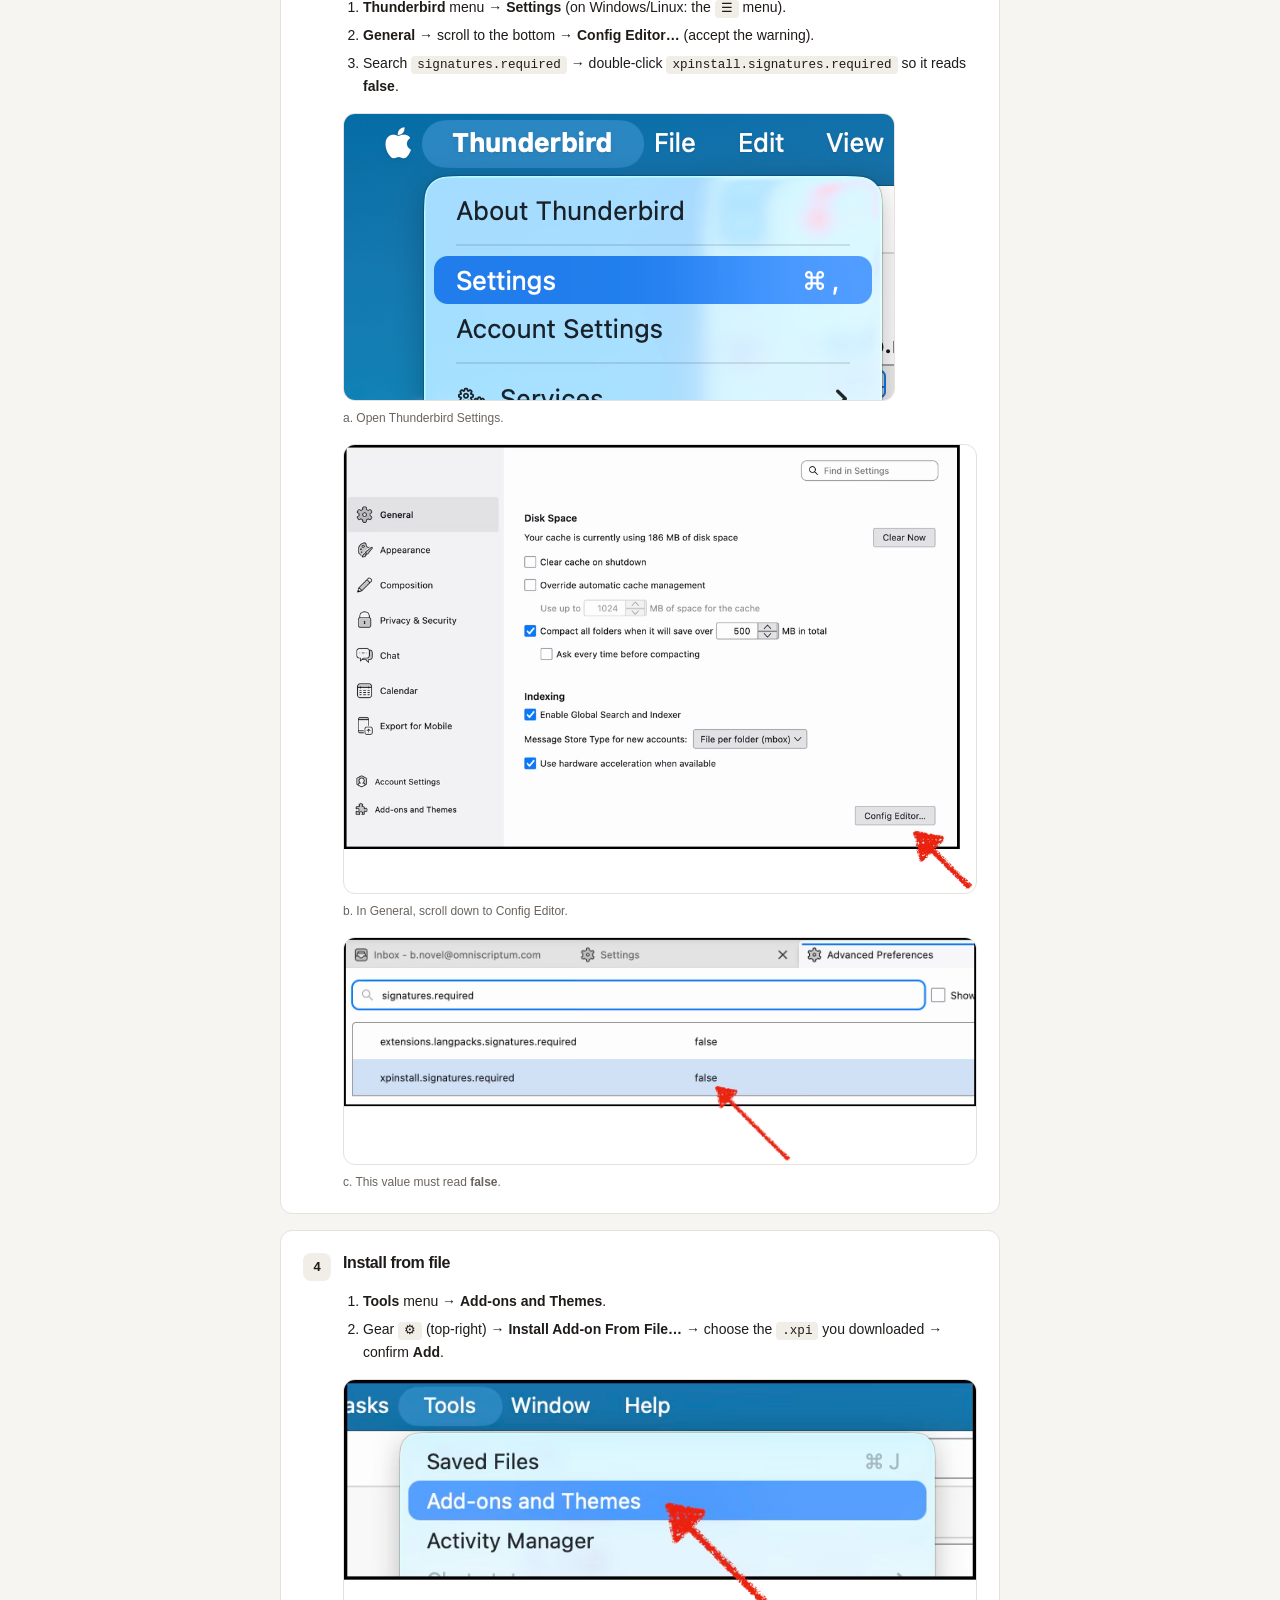
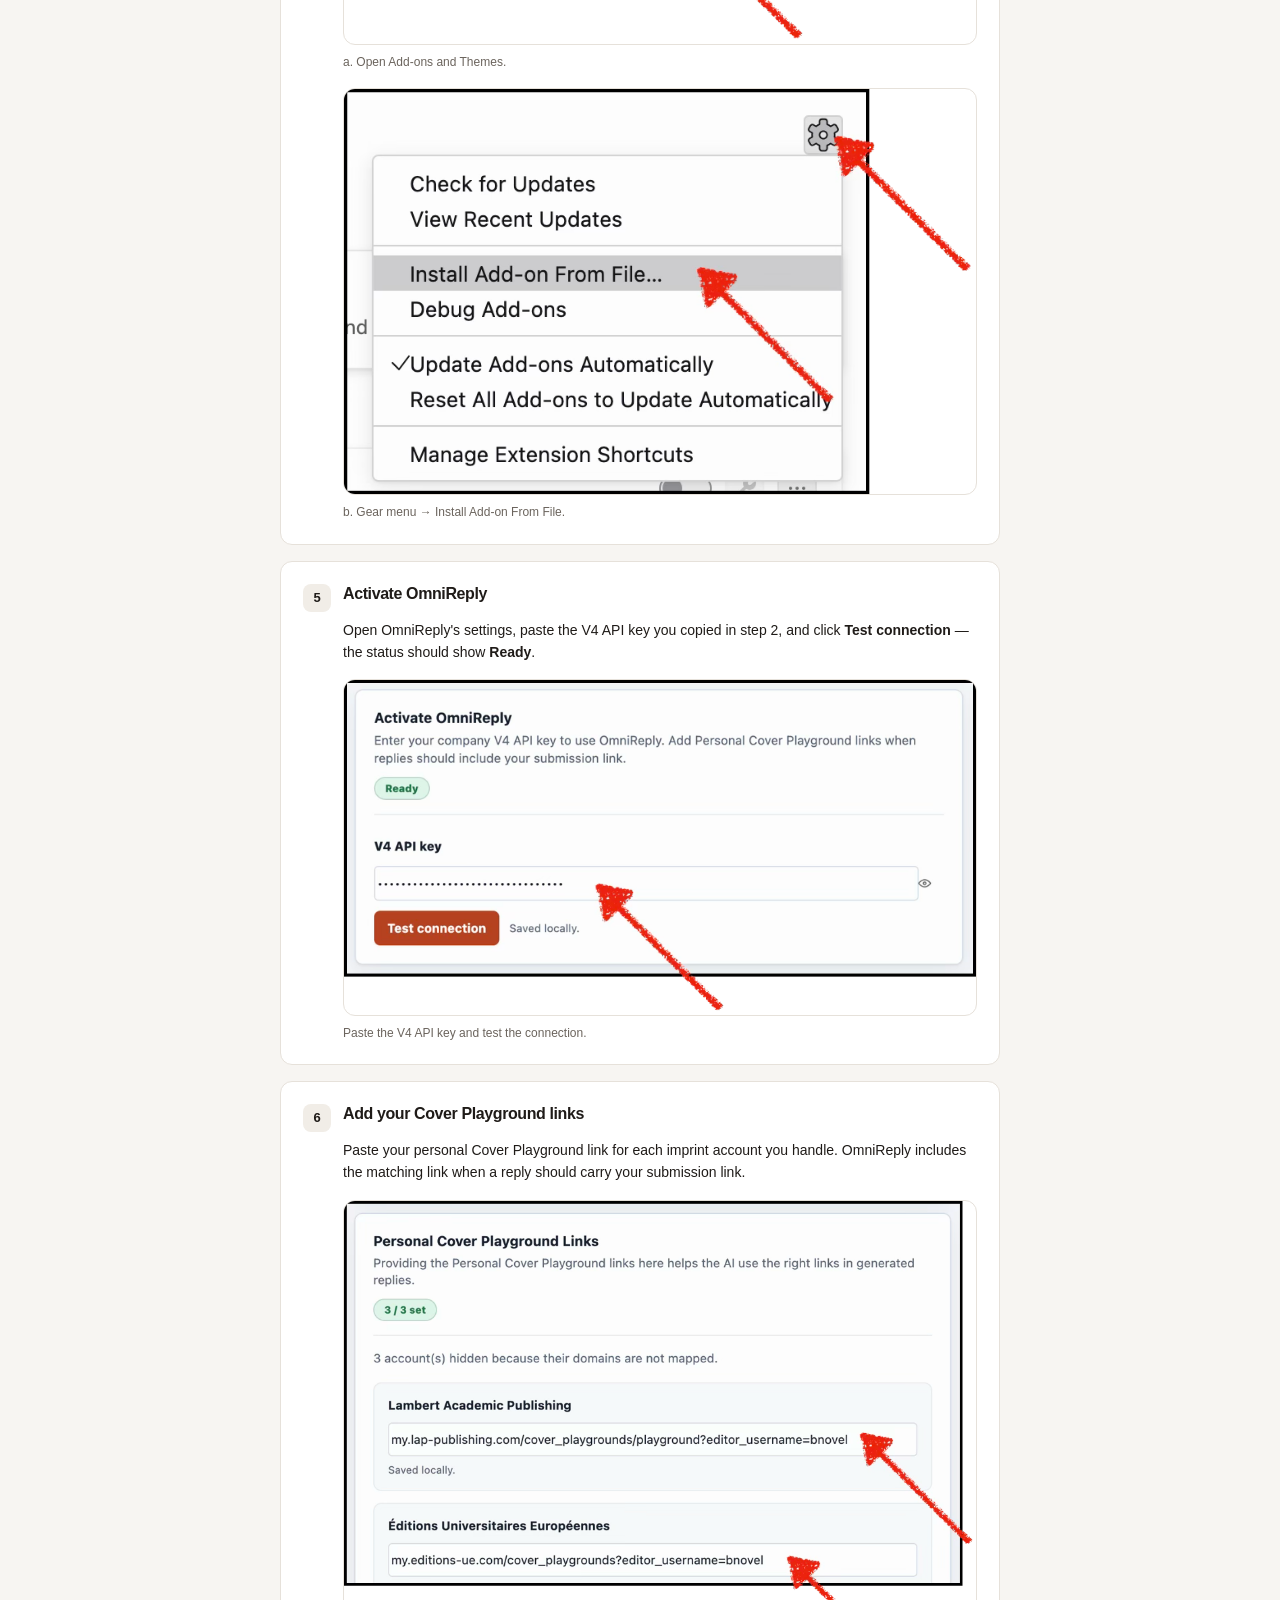
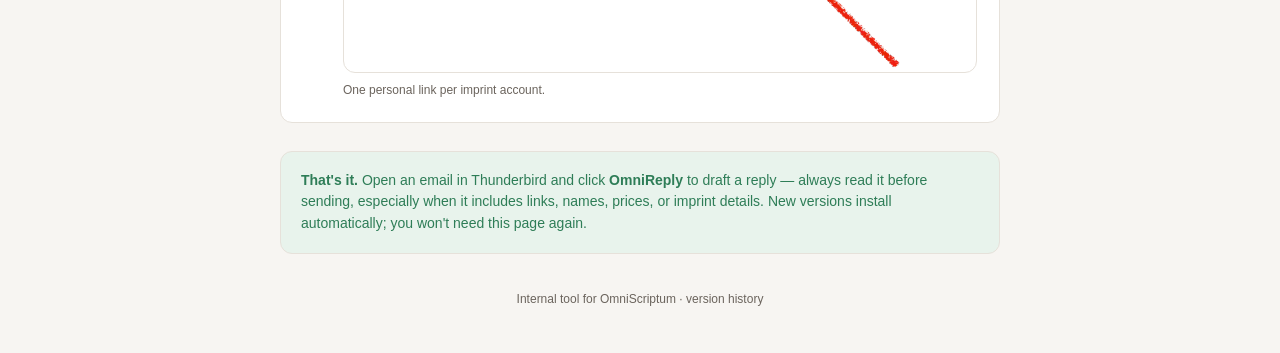
==== commit 75a294bc: "Use full-name OmniReply logo on setup pages and publish 4.0.169" ====
--- a/install-omnireply/index.html
+++ b/install-omnireply/index.html
@@ -4,14 +4,13 @@
   <meta charset="utf-8">
   <meta name="viewport" content="width=device-width, initial-scale=1">
   <title>OmniReply — download & install</title>
-  <link rel="stylesheet" href="../assets/hub-theme.6a2f766d2d0b.css">
+  <link rel="stylesheet" href="../assets/hub-theme.375ab64d0233.css">
 </head>
 <body class="install-page">
   <div class="wrap">
     <a class="back-link" href="../">&larr; All plugins</a>
     <div class="hero">
-      <span class="logo-tile omnireply" aria-hidden="true"><img src="../assets/omnireply-logo.b0ebcc141f29.png" alt="" width="72" height="72"></span>
-      <h1>OmniReply</h1>
+      <h1 class="product-wordmark"><img src="../assets/omnireply-wordmark.0a8afcd783a4.png" alt="OmniReply" width="1996" height="452"></h1>
       <p class="tagline">Generates draft email replies with AI right inside Thunderbird, using your
         V4 account and your Cover Playground links.</p>
       <a class="dl-btn" id="dl" href="omnireply-latest.xpi" download>Download latest</a>
--- a/assets/hub-theme.375ab64d0233.css
+++ b/assets/hub-theme.375ab64d0233.css
@@ -0,0 +1,164 @@
+/* Ink and apricot — shared by the editor hub and installation pages. */
+:root {
+  color-scheme: light;
+  --brand-orange: #E8622A;
+  --page-bg: #F7F5F2;
+  --surface: #FFFFFF;
+  --surface-muted: #F1EDE7;
+  --surface-tint: #FBF7F2;
+  --border: #E6E1DA;
+  --border-strong: #D6CFC6;
+  --border-accent: #F0C9AE;
+  --text-primary: #1F1B18;
+  --text-secondary: #6B645D;
+  --text-muted: #9A928A;
+  --text-accent: #9A4A22;
+  --primary: #2B2622;
+  --primary-hover: #3D3631;
+  --primary-active: #1F1B18;
+  --on-primary: #FFFFFF;
+  --secondary-bg: #FFFFFF;
+  --secondary-border: #D6CFC6;
+  --secondary-text: #2B2622;
+  --secondary-hover-bg: #F7F5F2;
+  --selected-bg: #FBEFE6;
+  --selected-border: #F0C9AE;
+  --selected-text: #9A4A22;
+  --success-bg: #E8F3EC;
+  --success-text: #2E7D57;
+  --warning-bg: #FBF3E6;
+  --warning-text: #8F5719;
+  --danger-bg: #FCEBEB;
+  --danger-text: #A32D2D;
+  --focus-ring: 0 0 0 2px #FFFFFF, 0 0 0 4px #9A4A22;
+  --radius-control: 8px;
+  --radius-card: 12px;
+
+
+  --background: var(--page-bg);
+  --panel: var(--surface);
+  --panel-soft: var(--surface-tint);
+  --text: var(--text-primary);
+  --muted: var(--text-secondary);
+  --accent: var(--text-accent);
+  --accent-hover: var(--text-accent);
+  --accent-soft: var(--surface-muted);
+  --warning: var(--warning-text);
+  --warning-soft: var(--warning-bg);
+  --success: var(--success-text);
+  --success-soft: var(--success-bg);
+  --shadow: 0 2px 6px #1F1B1806;
+}
+* { box-sizing: border-box; }
+body {
+  margin: 0;
+  min-height: 100vh;
+  background: var(--page-bg);
+  color: var(--text-primary);
+  font-family: -apple-system, BlinkMacSystemFont, "Segoe UI", Arial, sans-serif;
+  line-height: 1.55;
+  -webkit-font-smoothing: antialiased;
+}
+h1, h2, h3 { color: var(--text-primary); line-height: 1.2; letter-spacing: -.025em; }
+a { color: var(--text-accent); text-decoration: none; }
+a:hover { text-decoration: underline; text-underline-offset: 3px; }
+a:focus-visible, button:focus-visible, summary:focus-visible {
+  outline: 2px solid transparent;
+  outline-offset: 2px;
+  box-shadow: var(--focus-ring);
+}
+input[type="checkbox"], input[type="radio"] { accent-color: var(--primary); }
+.wrap { width: min(880px, 100% - 48px); margin: 0 auto; padding: 40px 0 48px; }
+.hub-brand { display: flex; align-items: center; justify-content: space-between; gap: 20px; padding-bottom: 24px; border-bottom: 1px solid var(--border); }
+.hub-brand img { display: block; width: auto; height: 22px; max-width: 65%; object-fit: contain; }
+.hub-brand span { color: var(--text-secondary); font-size: 12px; }
+.hub-heading { padding: 48px 0 32px; }
+.eyebrow { color: var(--text-muted); font-size: 10px; font-weight: 600; letter-spacing: .1em; text-transform: uppercase; margin: 0 0 12px; }
+.hub-title { display: flex; align-items: center; gap: 12px; margin-bottom: 12px; }
+.hub-title img { display: block; flex: 0 0 36px; width: 36px; height: 36px; object-fit: contain; }
+.hub-heading h1 { font-size: clamp(28px, 4vw, 36px); font-weight: 600; margin: 0; }
+.hub-heading .sub { max-width: 560px; margin: 0; color: var(--text-secondary); font-size: 15px; }
+.plugin-list { display: grid; gap: 16px; }
+.plugin-card { display: grid; grid-template-columns: 56px minmax(0,1fr) auto; align-items: center; gap: 20px; padding: 26px; background: var(--surface); color: var(--text-primary); border: 1px solid var(--border); border-radius: var(--radius-card); transition: border-color .15s ease; }
+.plugin-card:hover { text-decoration: none; border-color: var(--border-strong); }
+.plugin-icon { display: grid; place-items: center; width: 56px; height: 56px; border-radius: var(--radius-card); background: var(--surface-muted); color: var(--text-primary); }
+.plugin-icon svg { width: 28px; height: 28px; }
+.plugin-icon.omnireply, .plugin-icon.v4 { background: transparent; }
+.plugin-icon img { width: 56px; height: 56px; object-fit: contain; border-radius: 50%; }
+.plugin-card h2 { margin: 0 0 6px; font-size: 18px; font-weight: 600; }
+.plugin-card p { margin: 0; max-width: 490px; color: var(--text-secondary); font-size: 14px; }
+.install-link { justify-self: end; display: inline-flex; align-items: center; justify-content: center; gap: 8px; min-height: 36px; padding: 8px 12px; border: 1px solid var(--secondary-border); border-radius: var(--radius-control); color: var(--secondary-text); background: var(--secondary-bg); font-size: 12px; font-weight: 600; white-space: nowrap; }
+.plugin-card:hover .install-link { background: var(--secondary-hover-bg); }
+.hub-note { margin: 24px 0 0; font-size: 13px; line-height: 1.7; color: var(--text-secondary); }
+.hub-footer { border-top: 1px solid var(--border); padding-top: 24px; margin-top: 40px; color: var(--text-secondary); font-size: 12px; line-height: 1.8; }
+.hub-footer strong { font-weight: 500; }
+
+/* Installation guides keep their existing instructions and download behavior. */
+.install-page .wrap { max-width: 720px; }
+.back-link { display: inline-flex; align-items: center; gap: 6px; min-height: 36px; padding: 8px 12px; margin-bottom: 32px; background: var(--secondary-bg); border: 1px solid var(--secondary-border); border-radius: var(--radius-control); color: var(--text-secondary); font-size: 12px; font-weight: 500; }
+.back-link:hover { text-decoration: none; background: var(--secondary-hover-bg); color: var(--text-primary); }
+.install-page .hero { text-align: center; }
+.install-page .logo-tile { display: inline-grid; place-items: center; width: 72px; height: 72px; border-radius: var(--radius-card); background: var(--surface-muted); color: var(--text-primary); }
+.install-page .logo-tile svg { width: 36px; height: 36px; }
+.install-page .logo-tile.omnireply, .install-page .logo-tile.v4 { background: transparent; }
+.install-page .logo-tile img { width: 72px; height: 72px; object-fit: contain; border-radius: 50%; }
+.install-page h1 { font-size: 30px; font-weight: 600; margin: 20px 0 10px; }
+.tagline { color: var(--text-secondary); font-size: 15px; margin: 0 auto 24px; max-width: 550px; }
+.dl-btn, .legacy-install .button:not(.secondary) { display: inline-flex; align-items: center; justify-content: center; gap: 10px; min-height: 44px; padding: 12px 22px; background: var(--primary); color: var(--on-primary); border: 1px solid var(--primary); border-radius: var(--radius-control); font-size: 14px; font-weight: 600; transition: background .15s ease; }
+.dl-btn:hover, .legacy-install .button:not(.secondary):hover { background: var(--primary-hover); border-color: var(--primary-hover); color: var(--on-primary); text-decoration: none; }
+.dl-btn:active, .legacy-install .button:not(.secondary):active { background: var(--primary-active); border-color: var(--primary-active); }
+.ver { margin-top: 14px; font-size: 12px; color: var(--text-secondary); }
+.save-note { margin-top: 6px; font-size: 12px; color: var(--text-secondary); }
+.section-title { font-size: 11px; font-weight: 600; letter-spacing: .08em; text-transform: uppercase; color: var(--text-muted); margin: 42px 0 16px; }
+.install-page .step { background: var(--surface); border: 1px solid var(--border); border-radius: var(--radius-card); padding: 22px; margin-bottom: 16px; }
+.step-head { display: flex; align-items: baseline; gap: 12px; }
+.step-num, .legacy-install .step-number { flex: 0 0 auto; width: 28px; height: 28px; border-radius: var(--radius-control); background: var(--surface-muted); color: var(--text-primary); font-weight: 600; font-size: 13px; display: inline-flex; align-items: center; justify-content: center; align-self: flex-start; }
+.install-page .step h3 { margin: 0; font-size: 16px; font-weight: 600; }
+.install-page .step p { margin: 8px 0 0; color: var(--text-primary); font-size: 14px; }
+.install-page .step p.sub { color: var(--text-secondary); font-size: 13px; }
+.install-page .step-body { padding-left: 40px; }
+.install-page .step ol, .install-page .step ul { margin: 10px 0 0; padding-left: 20px; color: var(--text-primary); font-size: 14px; }
+.install-page .step li { margin: 6px 0; }
+.step code, .step kbd { background: var(--surface-muted); border-radius: 4px; padding: 2px 6px; font-size: .9em; font-family: ui-monospace, SFMono-Regular, Menlo, monospace; color: var(--text-primary); overflow-wrap: anywhere; }
+.callout { margin-top: 12px; font-size: 13px; color: var(--text-accent); background: var(--surface-tint); border: 1px solid var(--border); border-radius: var(--radius-control); padding: 10px 12px; }
+.shots { margin-top: 16px; display: flex; flex-direction: column; gap: 16px; }
+figure.shot { margin: 0; }
+.shot-img { width: auto; max-width: 100%; height: auto; border-radius: var(--radius-card); border: 1px solid var(--border); display: block; }
+figure.shot figcaption { margin-top: 8px; font-size: 12px; color: var(--text-secondary); }
+.shot-ph { display: none; }
+.shot.missing .shot-img { display: none; }
+.shot.missing .shot-ph { display: flex; align-items: center; justify-content: center; min-height: 110px; border: 1px dashed var(--border-strong); border-radius: var(--radius-card); color: var(--text-primary); font-size: 13px; background: var(--surface-tint); text-align: center; padding: 16px; }
+.auto { margin-top: 28px; background: var(--success-bg); border: 1px solid var(--border); border-radius: var(--radius-card); padding: 18px 20px; color: var(--success-text); font-size: 14px; }
+.auto strong { color: var(--success-text); }
+.install-page footer { margin-top: 36px; text-align: center; color: var(--text-secondary); font-size: 12px; }
+footer a, .footer a { color: var(--text-secondary); }
+.legacy-install .card, .legacy-install .hero-main, .legacy-install .quick-card, .legacy-install .note, .legacy-install .step, .legacy-install .screenshot { border-radius: var(--radius-card); border-color: var(--border); }
+.legacy-install .caption { color: var(--text-primary); }
+.legacy-install .button.secondary { background: var(--secondary-bg); border: 1px solid var(--secondary-border); color: var(--secondary-text); font-weight: 500; }
+.legacy-install .button.secondary:hover { background: var(--secondary-hover-bg); text-decoration: none; }
+.legacy-install .eyebrow { color: var(--text-muted); }
+@media (max-width: 600px) {
+  .wrap { width: calc(100% - 32px); padding-top: 24px; }
+  .hub-brand { gap: 12px; padding-bottom: 20px; }
+  .hub-brand img { height: 18px; }
+  .hub-brand span { font-size: 11px; }
+  .hub-heading { padding: 32px 0 24px; }
+  .plugin-card { grid-template-columns: 48px minmax(0,1fr); gap: 16px; padding: 20px; }
+  .plugin-icon, .plugin-icon img { width: 48px; height: 48px; }
+  .install-link { grid-column: 2; justify-self: start; }
+  .plugin-card h2 { font-size: 17px; }
+  .plugin-card p { font-size: 13px; }
+  .install-page .step { padding: 18px; }
+  .install-page .step-body { padding-left: 0; }
+  .install-page h1 { font-size: 28px; }
+  .legacy-install .brand-header { flex-wrap: wrap; }
+}
+@media (prefers-reduced-motion: reduce) {
+  html { scroll-behavior: auto; }
+  *, *::before, *::after { transition: none !important; }
+}
+
+/* The full-name lockup belongs in spacious product headers. */
+.install-page h1.product-wordmark { margin: 0 auto 24px; width: min(360px, 100%); }
+.product-wordmark img { display: block; width: 100%; height: auto; }
+.legacy-install h1.product-wordmark { width: min(360px, 100%); margin-bottom: 20px; }
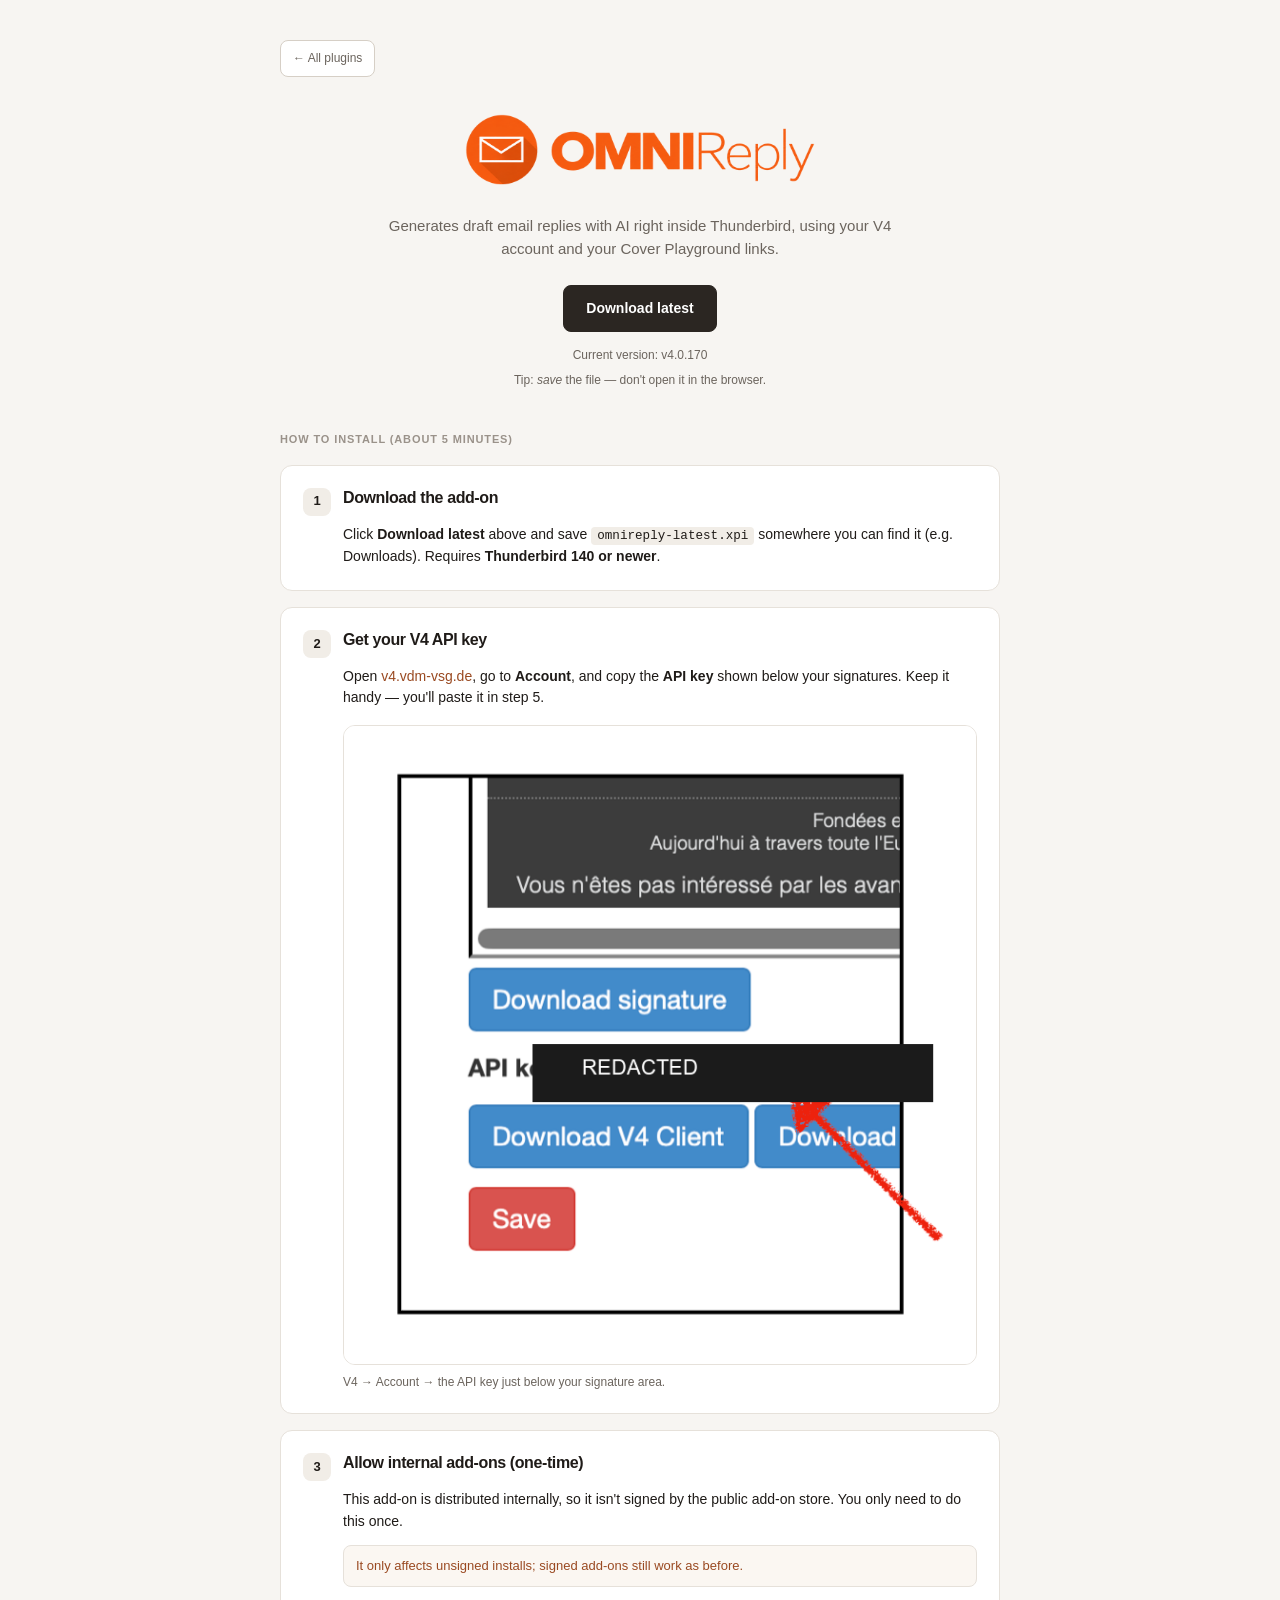
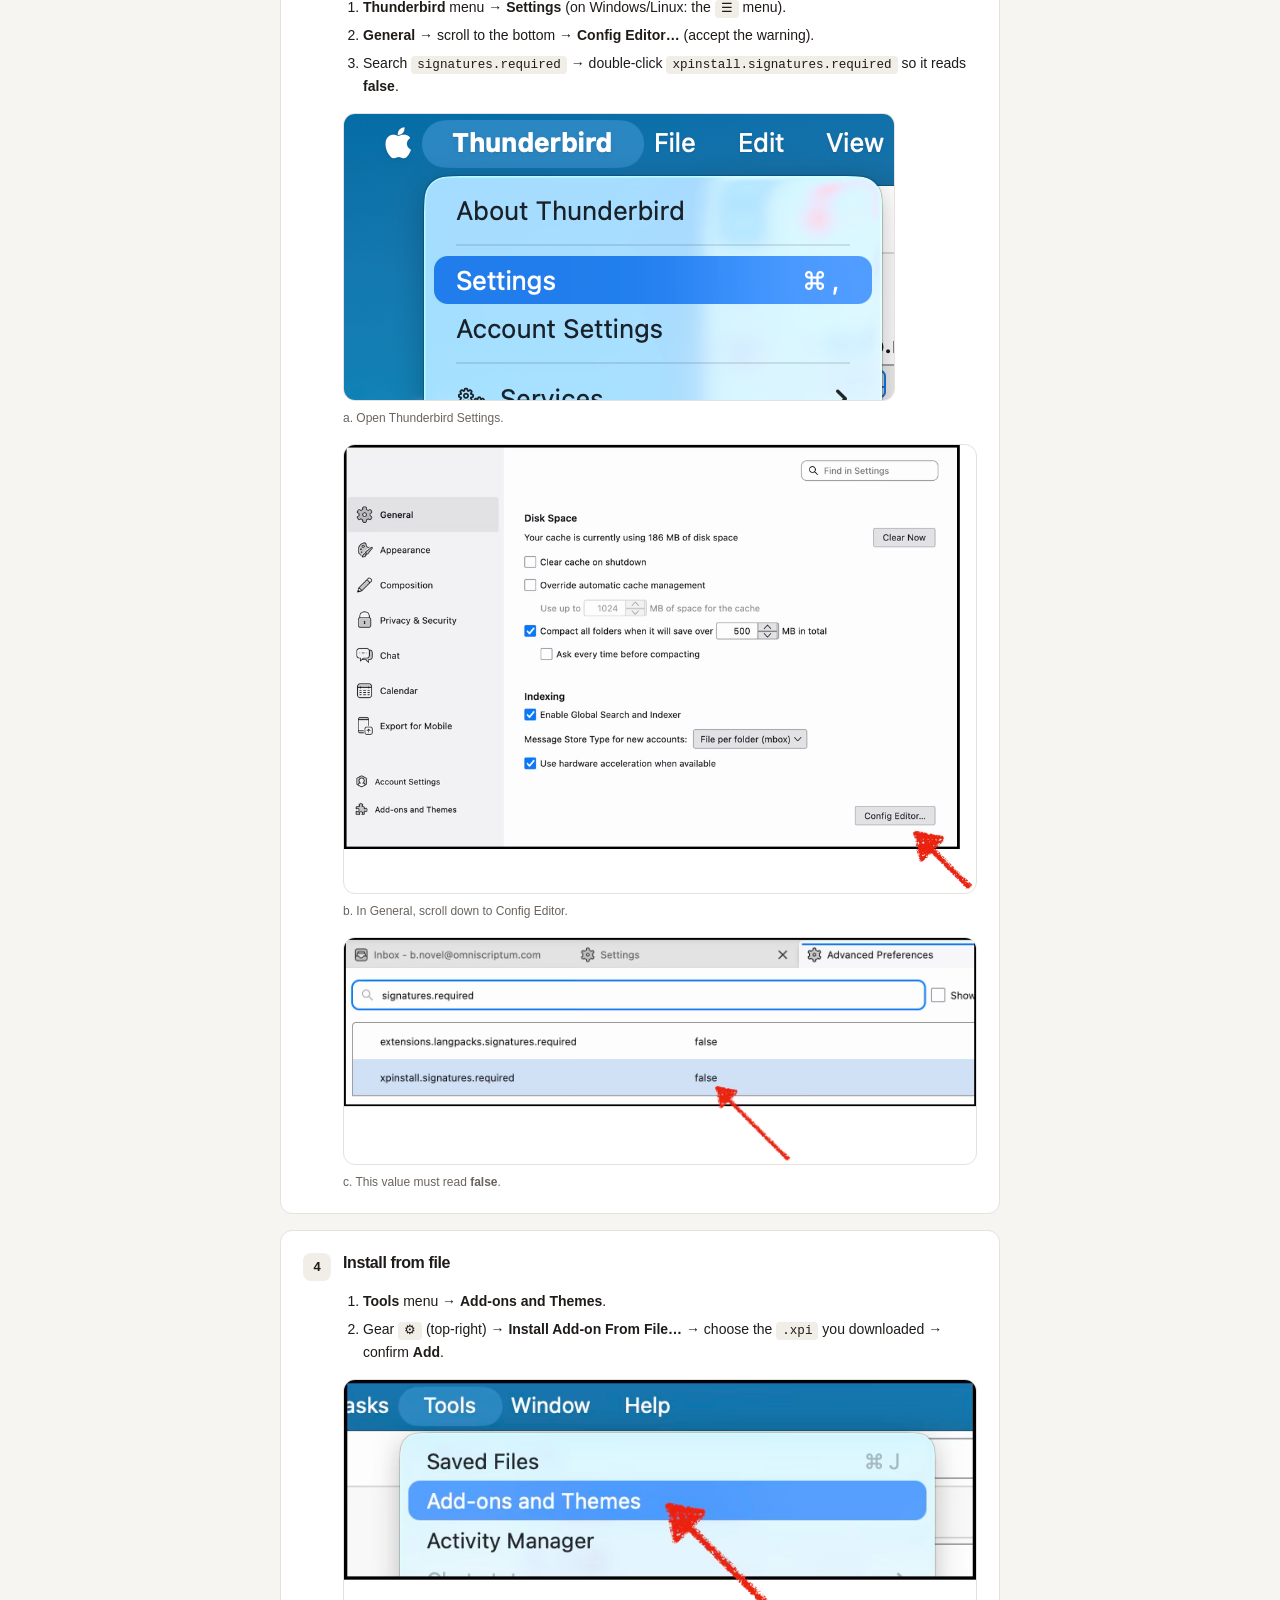
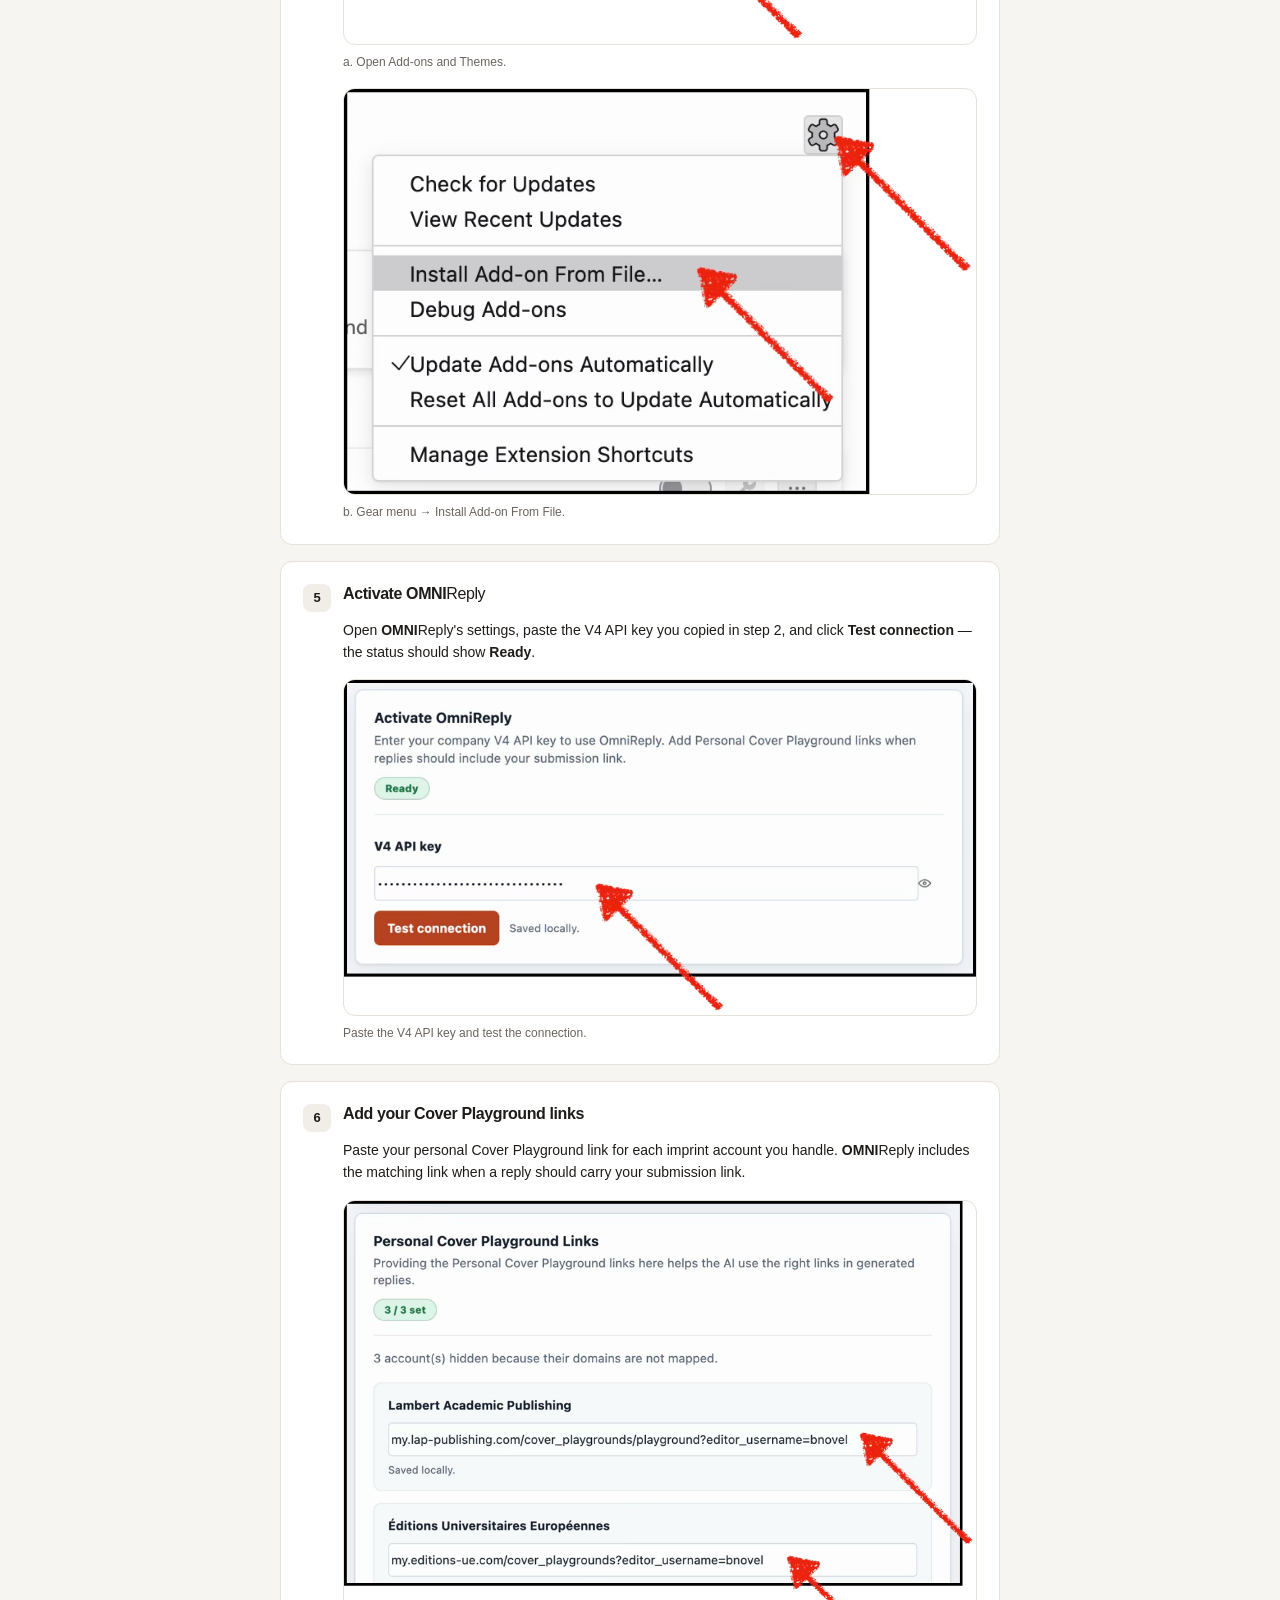
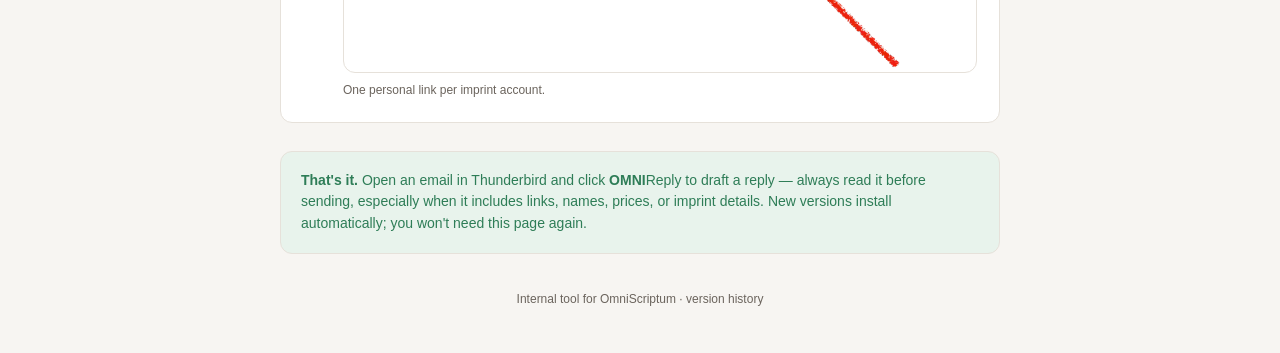
==== commit cfa81ce8: "Correct OMNIReply branding and publish extension 4.0.170" ====
--- a/install-omnireply/index.html
+++ b/install-omnireply/index.html
@@ -3,14 +3,14 @@
 <head>
   <meta charset="utf-8">
   <meta name="viewport" content="width=device-width, initial-scale=1">
-  <title>OmniReply — download & install</title>
+  <title>OMNIReply — download & install</title>
   <link rel="stylesheet" href="../assets/hub-theme.375ab64d0233.css">
 </head>
 <body class="install-page">
   <div class="wrap">
     <a class="back-link" href="../">&larr; All plugins</a>
     <div class="hero">
-      <h1 class="product-wordmark"><img src="../assets/omnireply-wordmark.0a8afcd783a4.png" alt="OmniReply" width="1996" height="452"></h1>
+      <h1 class="product-wordmark"><img src="../assets/omnireply-wordmark.0a8afcd783a4.png" alt="OMNIReply" width="1996" height="452"></h1>
       <p class="tagline">Generates draft email replies with AI right inside Thunderbird, using your
         V4 account and your Cover Playground links.</p>
       <a class="dl-btn" id="dl" href="omnireply-latest.xpi" download>Download latest</a>
@@ -107,14 +107,14 @@
     <div class="step">
       <div class="step-head">
         <span class="step-num">5</span>
-        <div><h3>Activate OmniReply</h3></div>
+        <div><h3>Activate <span style="font-weight:400;white-space:nowrap"><b style="font-weight:700">OMNI</b>Reply</span></h3></div>
       </div>
       <div class="step-body">
-        <p>Open OmniReply's settings, paste the V4 API key you copied in step&nbsp;2, and click
+        <p>Open <span style="font-weight:400;white-space:nowrap"><b style="font-weight:700">OMNI</b>Reply</span>'s settings, paste the V4 API key you copied in step&nbsp;2, and click
           <strong>Test connection</strong> — the status should show <strong>Ready</strong>.</p>
         <div class="shots">
           <figure class="shot">
-            <img class="shot-img" src="images/activate-api-key.png" alt="OmniReply settings with the V4 API key field and Test connection button">
+            <img class="shot-img" src="images/activate-api-key.png" alt="OMNIReply settings with the V4 API key field and Test connection button">
             <figcaption>Paste the V4 API key and test the connection.</figcaption>
           </figure>
         </div>
@@ -127,11 +127,11 @@
         <div><h3>Add your Cover Playground links</h3></div>
       </div>
       <div class="step-body">
-        <p>Paste your personal Cover Playground link for each imprint account you handle. OmniReply
+        <p>Paste your personal Cover Playground link for each imprint account you handle. <span style="font-weight:400;white-space:nowrap"><b style="font-weight:700">OMNI</b>Reply</span>
           includes the matching link when a reply should carry your submission link.</p>
         <div class="shots">
           <figure class="shot">
-            <img class="shot-img" src="images/cover-playground-links.png" alt="OmniReply Personal Cover Playground Links settings with a field per imprint account">
+            <img class="shot-img" src="images/cover-playground-links.png" alt="OMNIReply Personal Cover Playground Links settings with a field per imprint account">
             <figcaption>One personal link per imprint account.</figcaption>
           </figure>
         </div>
@@ -139,7 +139,7 @@
     </div>
 
     <div class="auto">
-      <strong>That's it.</strong> Open an email in Thunderbird and click <strong>OmniReply</strong> to
+      <strong>That's it.</strong> Open an email in Thunderbird and click <strong><span style="font-weight:400;white-space:nowrap"><b style="font-weight:700">OMNI</b>Reply</span></strong> to
       draft a reply — always read it before sending, especially when it includes links, names, prices,
       or imprint details. New versions install automatically; you won't need this page again.
     </div>
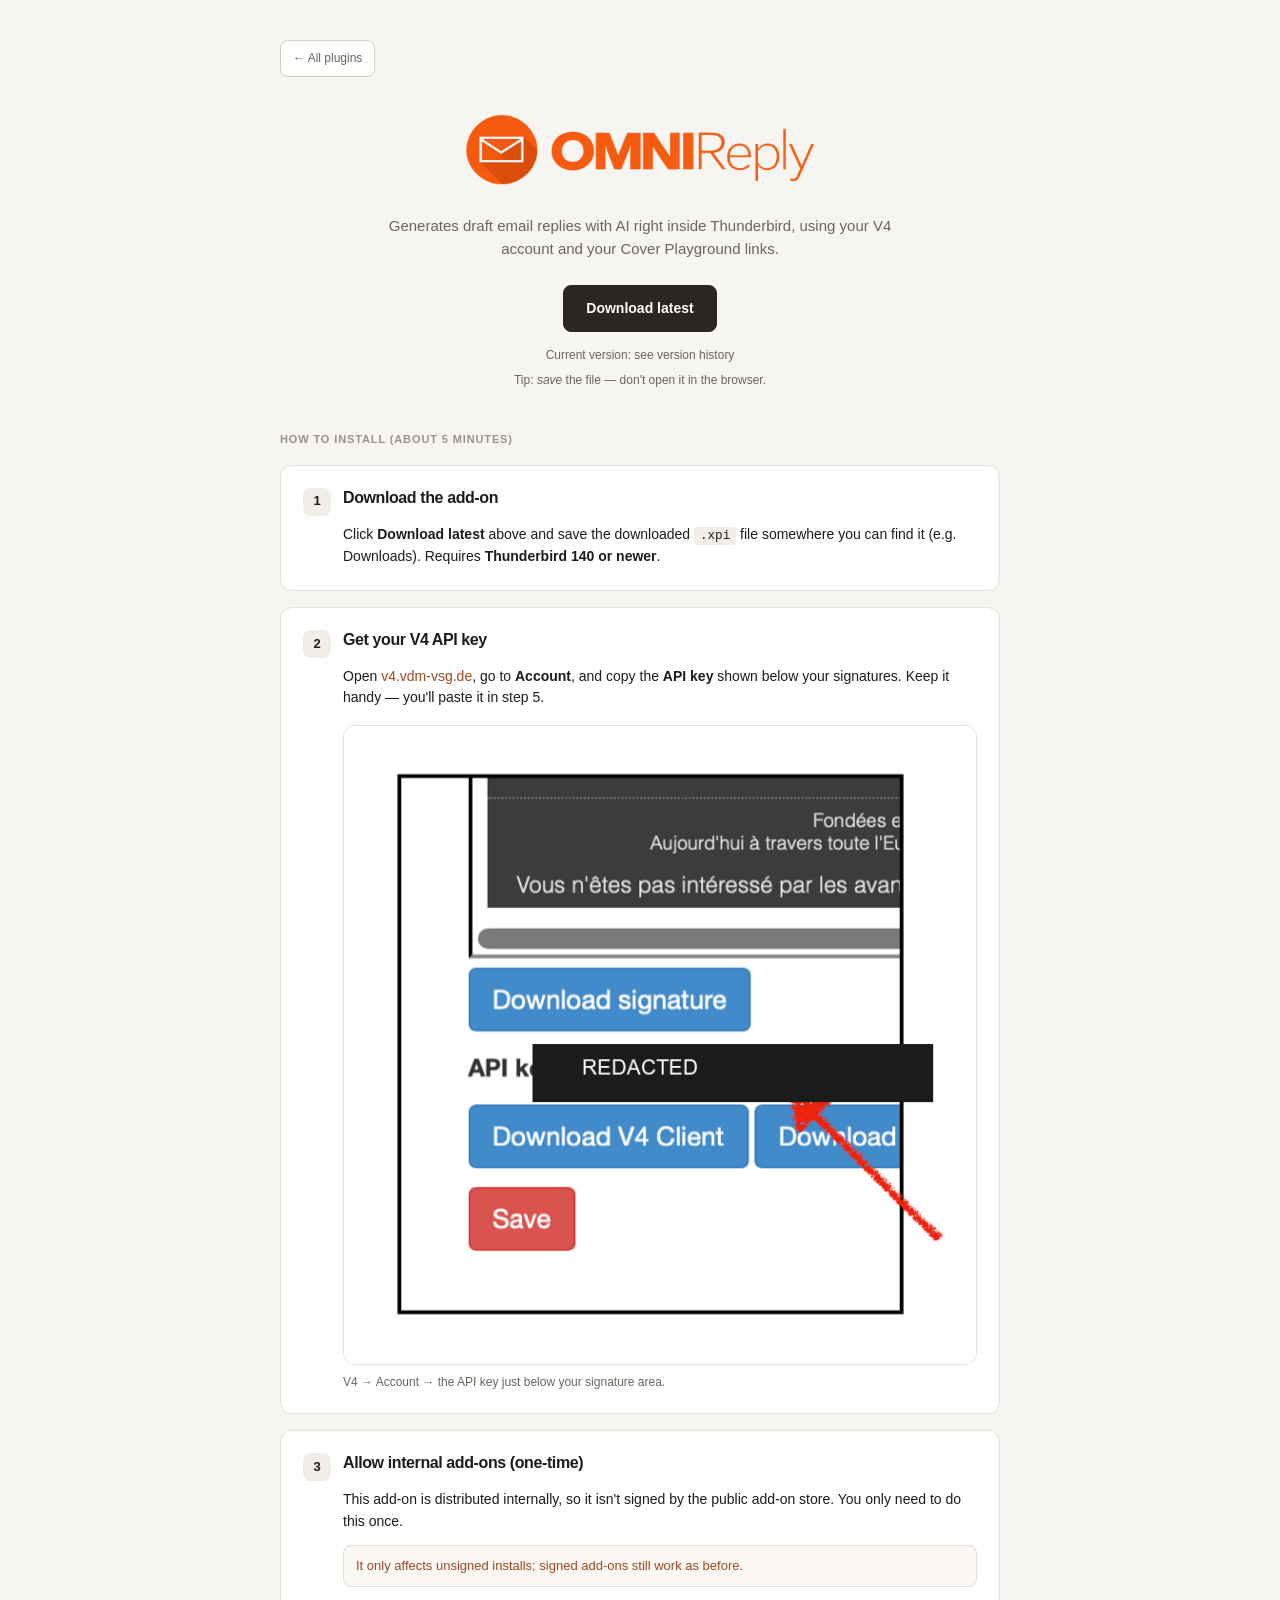
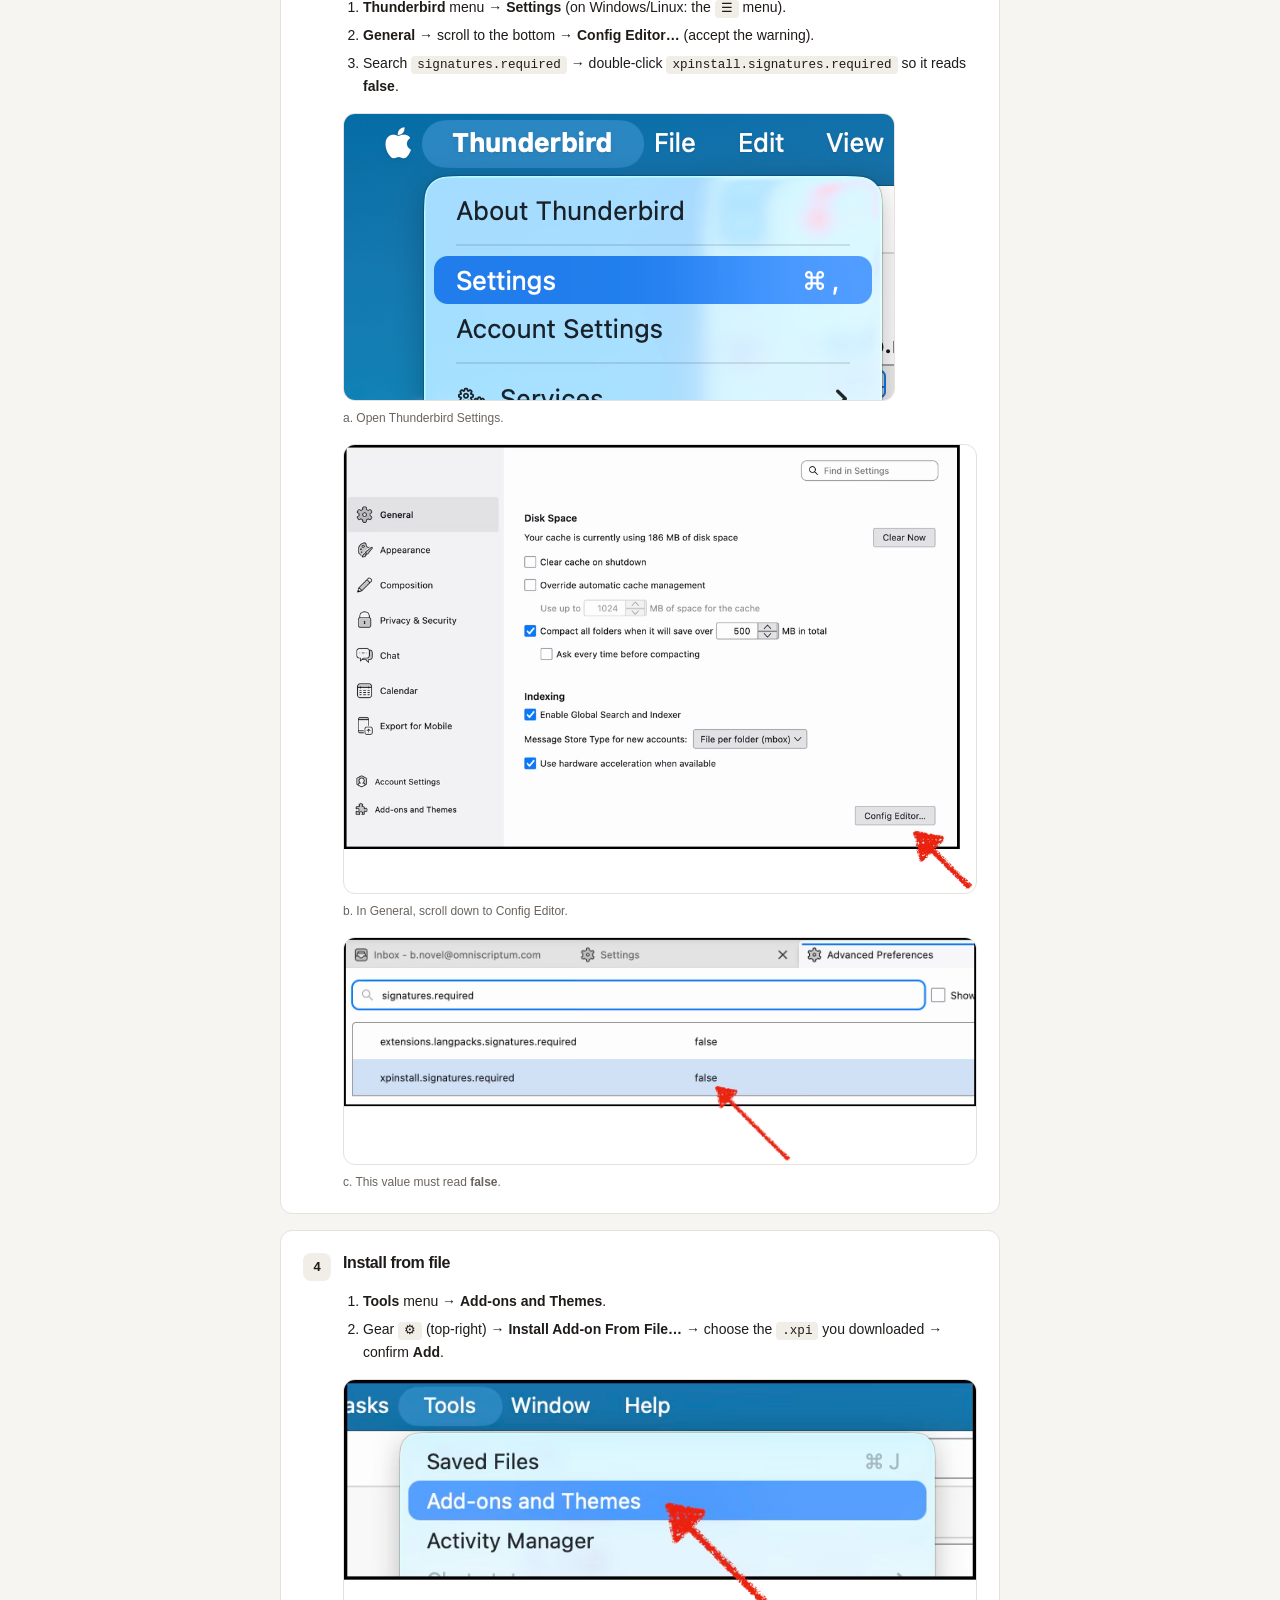
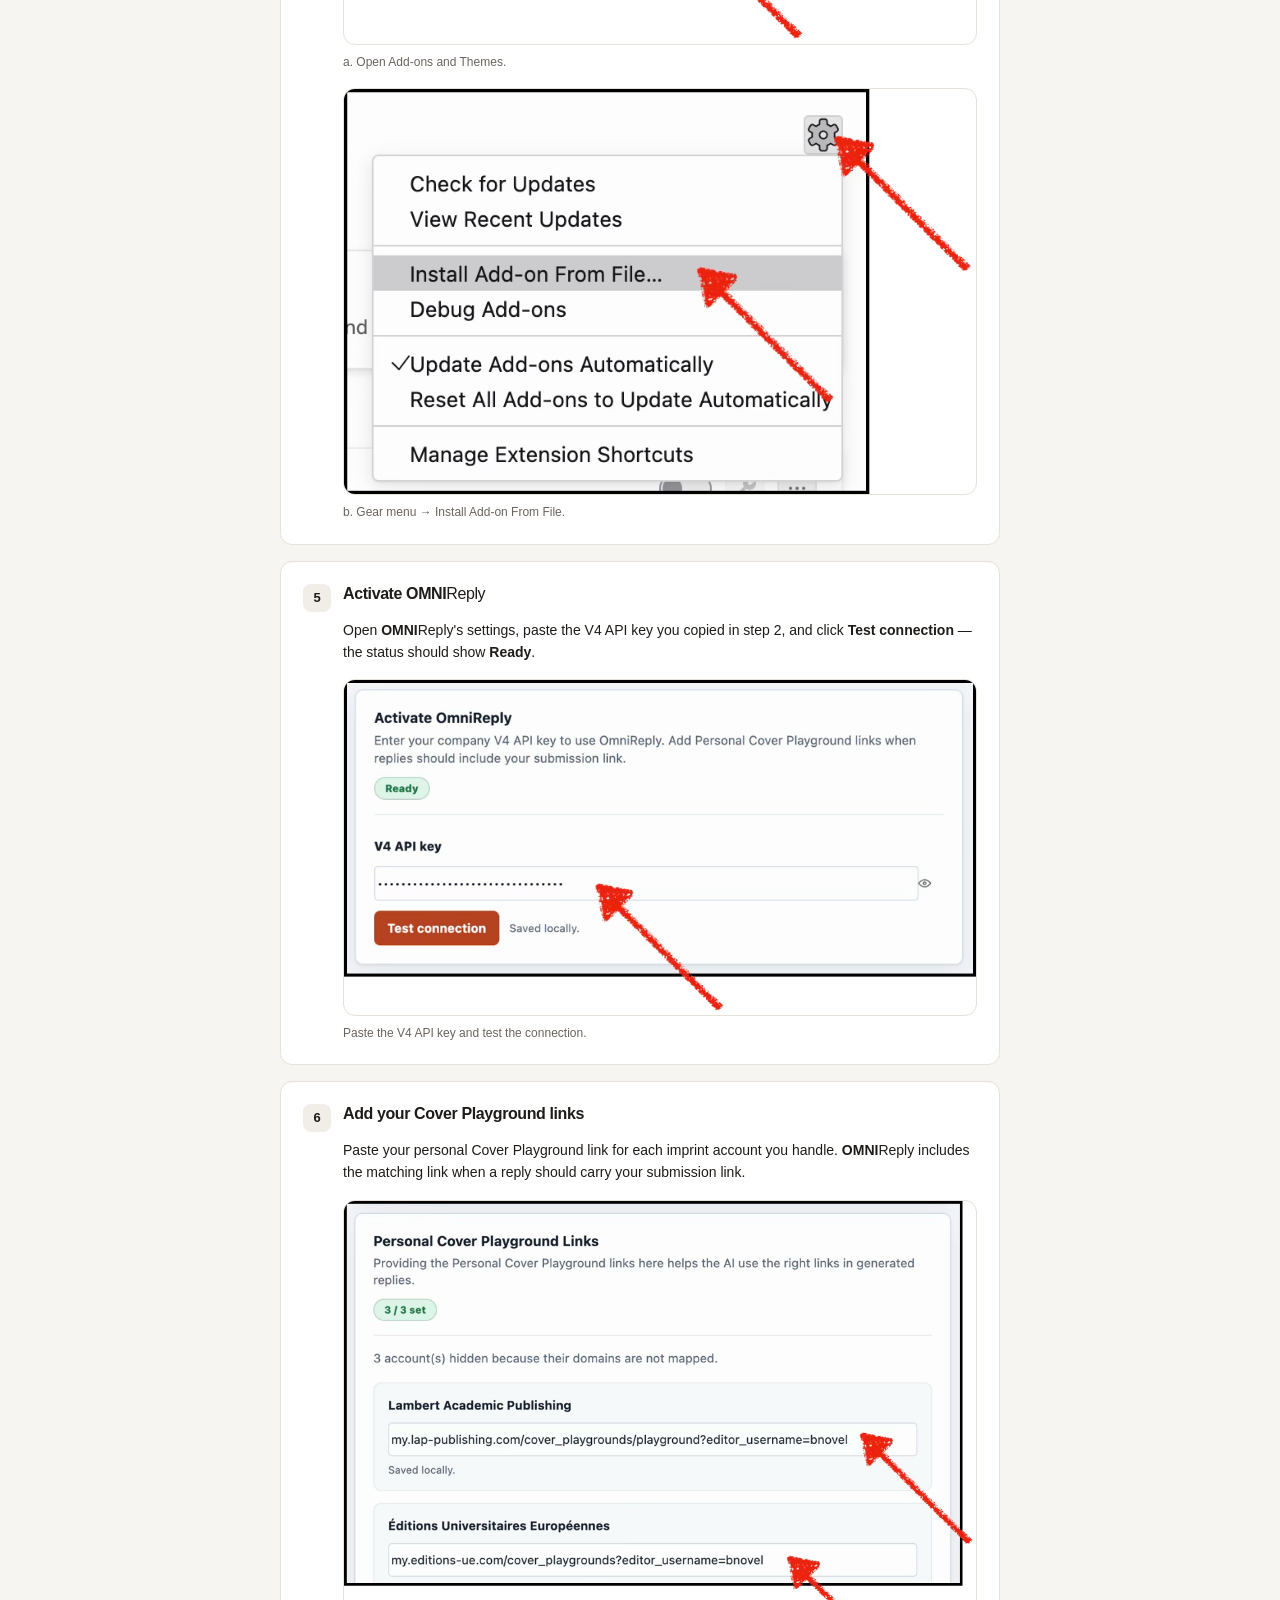
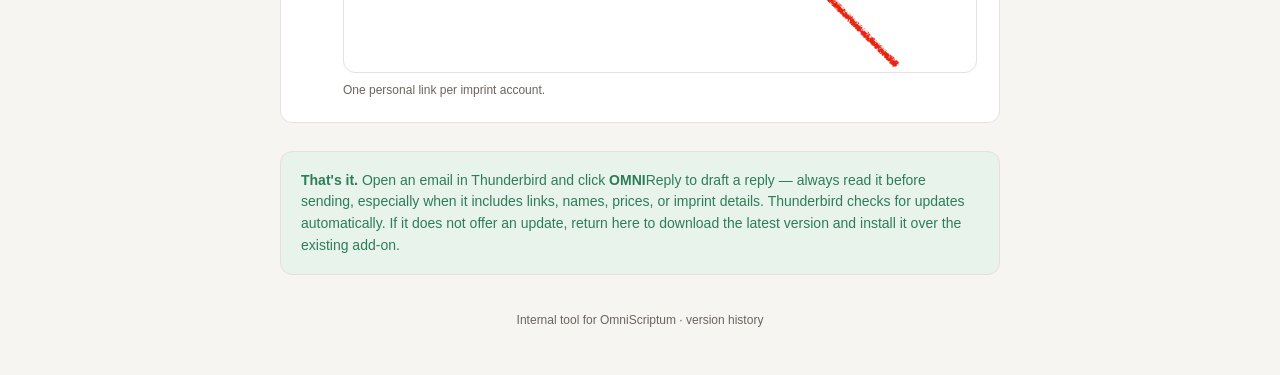
==== commit b0d75175: "Update OmniReply installer and follow the current release feed" ====
--- a/install-omnireply/index.html
+++ b/install-omnireply/index.html
@@ -14,7 +14,7 @@
       <p class="tagline">Generates draft email replies with AI right inside Thunderbird, using your
         V4 account and your Cover Playground links.</p>
       <a class="dl-btn" id="dl" href="omnireply-latest.xpi" download>Download latest</a>
-      <div class="ver">Current version: <span id="ver">latest</span></div>
+      <div class="ver">Current version: <span id="ver">v4.0.187</span></div>
       <div class="save-note">Tip: <em>save</em> the file — don't open it in the browser.</div>
     </div>
 
@@ -26,7 +26,7 @@
         <div><h3>Download the add-on</h3></div>
       </div>
       <div class="step-body">
-        <p>Click <strong>Download latest</strong> above and save <code>omnireply-latest.xpi</code>
+        <p>Click <strong>Download latest</strong> above and save the downloaded <code>.xpi</code> file
           somewhere you can find it (e.g. Downloads). Requires <strong>Thunderbird 140 or newer</strong>.</p>
       </div>
     </div>
@@ -141,7 +141,8 @@
     <div class="auto">
       <strong>That's it.</strong> Open an email in Thunderbird and click <strong><span style="font-weight:400;white-space:nowrap"><b style="font-weight:700">OMNI</b>Reply</span></strong> to
       draft a reply — always read it before sending, especially when it includes links, names, prices,
-      or imprint details. New versions install automatically; you won't need this page again.
+      or imprint details. Thunderbird checks for updates automatically. If it does not offer an
+      update, return here to download the latest version and install it over the existing add-on.
     </div>
 
     <footer>
@@ -151,11 +152,15 @@
   </div>
 
   <script>
-    fetch('updates.json')
-      .then(function (r) { return r.json(); })
+    fetch('https://davidbenwow.github.io/omnireply-updates/updates.json', { cache: 'no-store' })
+      .then(function (r) {
+        if (!r.ok) throw new Error('Update information unavailable');
+        return r.json();
+      })
       .then(function (d) {
         var u = d.addons['omnireply@omniscriptum.com'].updates[0];
         document.getElementById('ver').textContent = 'v' + u.version;
+        document.getElementById('dl').href = u.update_link;
       })
       .catch(function () {
         document.getElementById('ver').textContent = 'see version history';
